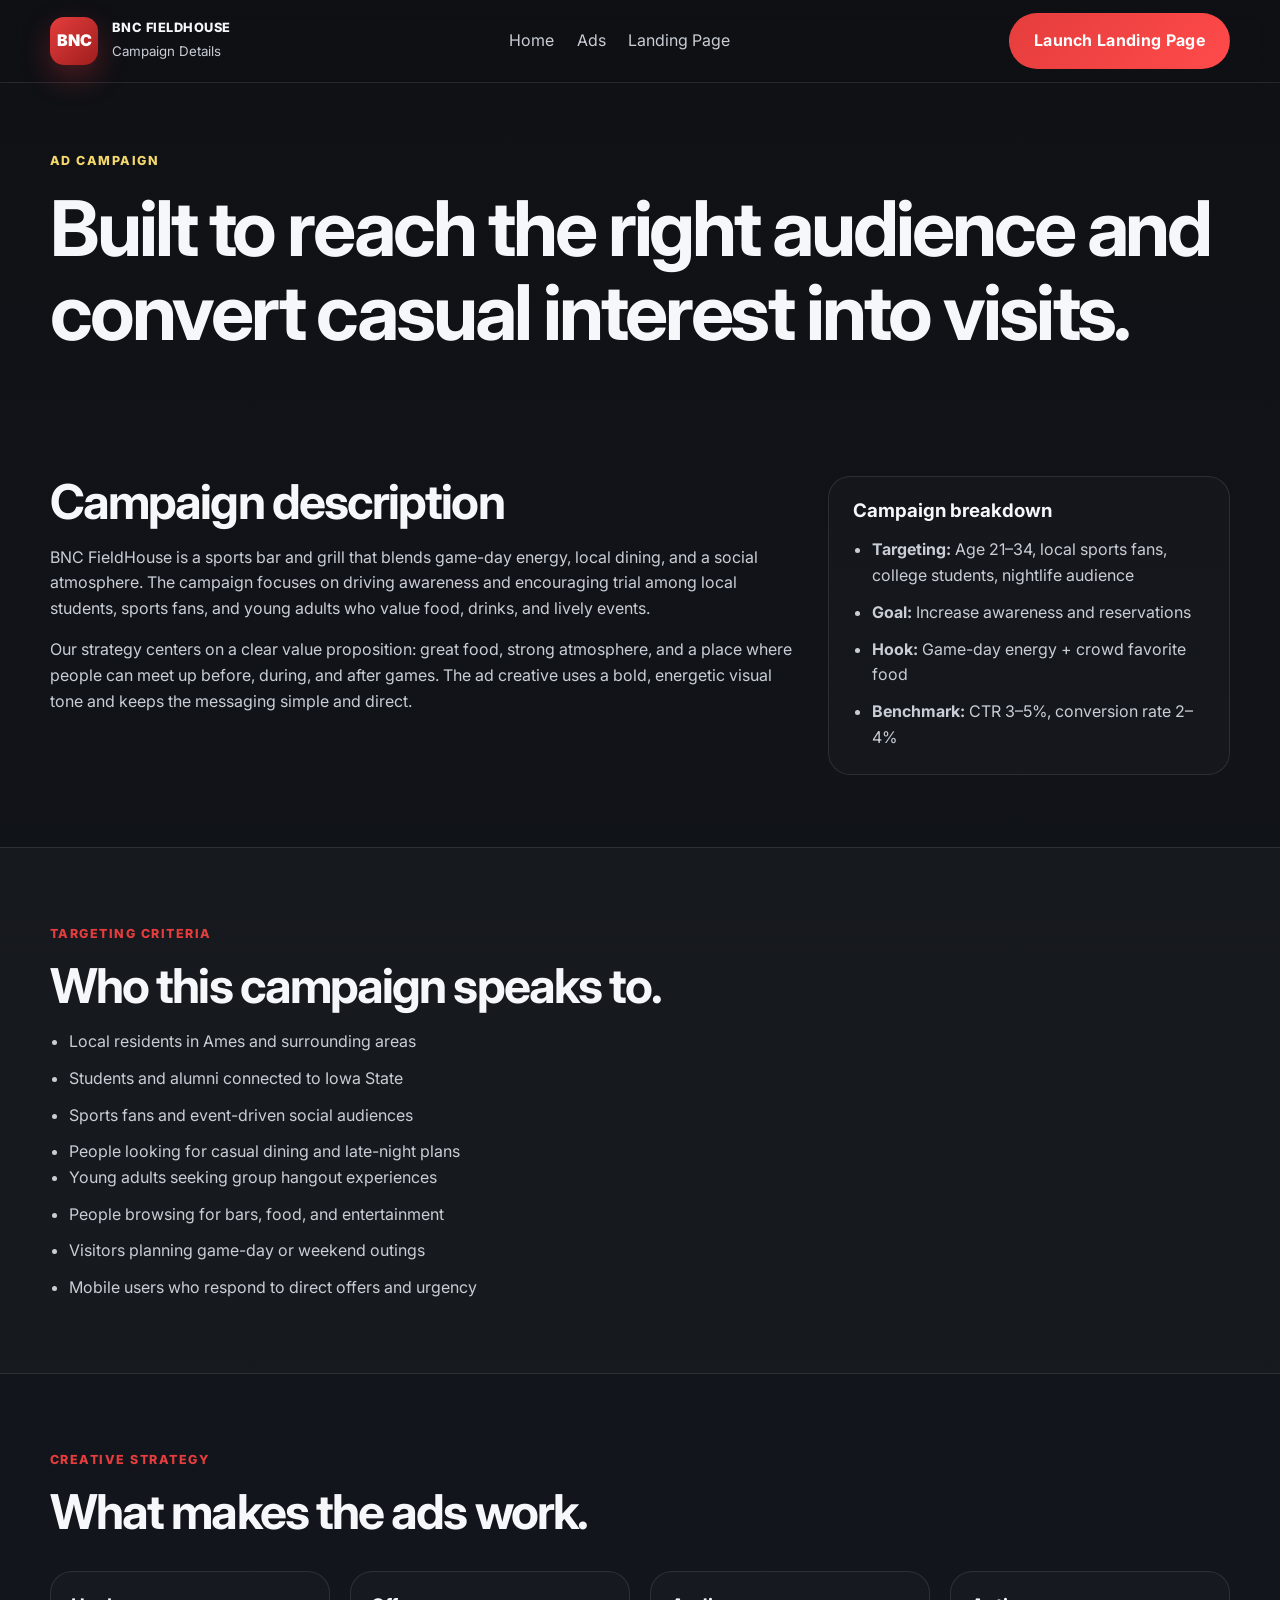
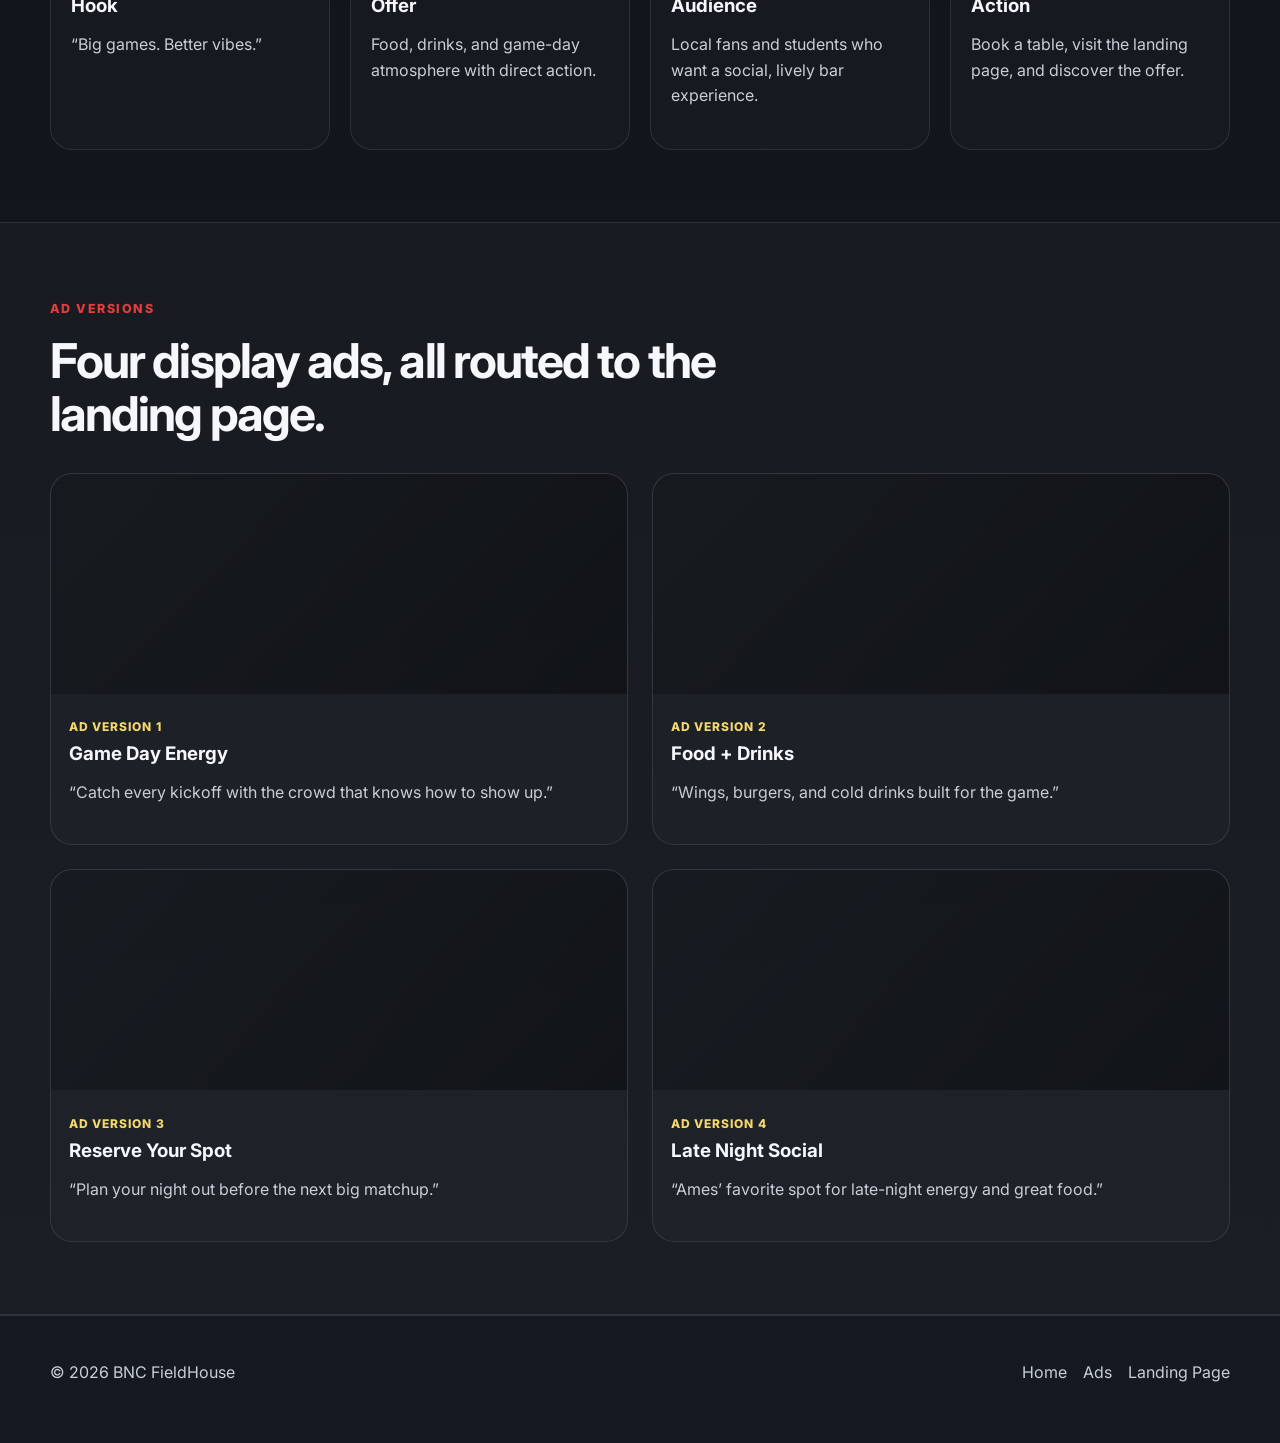
==== ads.html @ 76293121 "Add three-page marketing site with homepage, ad campaign page, and dedicated landing page for BNC Fi" ====
<!DOCTYPE html>
<html lang="en">
  <head>
    <meta charset="UTF-8" />
    <meta name="viewport" content="width=device-width, initial-scale=1.0" />
    <meta
      name="description"
      content="BNC FieldHouse campaign overview, audience targeting, ad variants, and promotional goals."
    />
    <title>BNC FieldHouse | Ad Campaign</title>
    <link rel="preconnect" href="https://fonts.googleapis.com" />
    <link rel="preconnect" href="https://fonts.gstatic.com" crossorigin />
    <link
      href="https://fonts.googleapis.com/css2?family=Inter:wght@400;500;600;700;800;900&display=swap"
      rel="stylesheet"
    />
    <link rel="stylesheet" href="style.css" />
  </head>
  <body>
    <header class="site-header">
      <div class="container nav-wrap">
        <a href="index.html" class="brand" aria-label="BNC FieldHouse home page">
          <span class="brand-mark">BNC</span>
          <span>
            <span class="brand-name">BNC FieldHouse</span>
            <small>Campaign Details</small>
          </span>
        </a>

        <nav class="main-nav" aria-label="Main navigation">
          <a href="index.html">Home</a>
          <a href="ads.html">Ads</a>
          <a href="landing.html">Landing Page</a>
        </nav>

        <a class="btn btn-primary" href="landing.html">Launch Landing Page</a>
      </div>
    </header>

    <main>
      <section class="page-hero">
        <div class="container">
          <p class="eyebrow">Ad Campaign</p>
          <h1>Built to reach the right audience and convert casual interest into visits.</h1>
        </div>
      </section>

      <section class="section">
        <div class="container">
          <div class="campaign-grid">
            <div class="campaign-copy">
              <h2>Campaign description</h2>
              <p>
                BNC FieldHouse is a sports bar and grill that blends game-day energy, local dining, and a social atmosphere.
                The campaign focuses on driving awareness and encouraging trial among local students, sports fans, and young adults who value food, drinks, and lively events.
              </p>
              <p>
                Our strategy centers on a clear value proposition: great food, strong atmosphere, and a place where people can meet up before,
                during, and after games. The ad creative uses a bold, energetic visual tone and keeps the messaging simple and direct.
              </p>
            </div>

            <aside class="info-panel">
              <h3>Campaign breakdown</h3>
              <ul>
                <li><strong>Targeting:</strong> Age 21–34, local sports fans, college students, nightlife audience</li>
                <li><strong>Goal:</strong> Increase awareness and reservations</li>
                <li><strong>Hook:</strong> Game-day energy + crowd favorite food</li>
                <li><strong>Benchmark:</strong> CTR 3–5%, conversion rate 2–4%</li>
              </ul>
            </aside>
          </div>
        </div>
      </section>

      <section class="section alt-section">
        <div class="container">
          <div class="section-heading narrow">
            <p class="eyebrow accent">Targeting Criteria</p>
            <h2>Who this campaign speaks to.</h2>
          </div>

          <div class="two-col-list">
            <div>
              <ul>
                <li>Local residents in Ames and surrounding areas</li>
                <li>Students and alumni connected to Iowa State</li>
                <li>Sports fans and event-driven social audiences</li>
                <li>People looking for casual dining and late-night plans</li>
              </ul>
            </div>
            <div>
              <ul>
                <li>Young adults seeking group hangout experiences</li>
                <li>People browsing for bars, food, and entertainment</li>
                <li>Visitors planning game-day or weekend outings</li>
                <li>Mobile users who respond to direct offers and urgency</li>
              </ul>
            </div>
          </div>
        </div>
      </section>

      <section class="section">
        <div class="container">
          <div class="section-heading narrow">
            <p class="eyebrow accent">Creative Strategy</p>
            <h2>What makes the ads work.</h2>
          </div>

          <div class="strategy-cards">
            <div class="mini-card">
              <h3>Hook</h3>
              <p>“Big games. Better vibes.”</p>
            </div>
            <div class="mini-card">
              <h3>Offer</h3>
              <p>Food, drinks, and game-day atmosphere with direct action.</p>
            </div>
            <div class="mini-card">
              <h3>Audience</h3>
              <p>Local fans and students who want a social, lively bar experience.</p>
            </div>
            <div class="mini-card">
              <h3>Action</h3>
              <p>Book a table, visit the landing page, and discover the offer.</p>
            </div>
          </div>
        </div>
      </section>

      <section class="section alt-section">
        <div class="container">
          <div class="section-heading narrow">
            <p class="eyebrow accent">Ad Versions</p>
            <h2>Four display ads, all routed to the landing page.</h2>
          </div>

          <div class="ad-grid">
            <a class="ad-card" href="landing.html" aria-label="Open landing page for ad version one">
              <div class="ad-preview ad-one"></div>
              <div class="ad-info">
                <span>Ad Version 1</span>
                <h3>Game Day Energy</h3>
                <p>“Catch every kickoff with the crowd that knows how to show up.”</p>
              </div>
            </a>

            <a class="ad-card" href="landing.html" aria-label="Open landing page for ad version two">
              <div class="ad-preview ad-two"></div>
              <div class="ad-info">
                <span>Ad Version 2</span>
                <h3>Food + Drinks</h3>
                <p>“Wings, burgers, and cold drinks built for the game.”</p>
              </div>
            </a>

            <a class="ad-card" href="landing.html" aria-label="Open landing page for ad version three">
              <div class="ad-preview ad-three"></div>
              <div class="ad-info">
                <span>Ad Version 3</span>
                <h3>Reserve Your Spot</h3>
                <p>“Plan your night out before the next big matchup.”</p>
              </div>
            </a>

            <a class="ad-card" href="landing.html" aria-label="Open landing page for ad version four">
              <div class="ad-preview ad-four"></div>
              <div class="ad-info">
                <span>Ad Version 4</span>
                <h3>Late Night Social</h3>
                <p>“Ames’ favorite spot for late-night energy and great food.”</p>
              </div>
            </a>
          </div>
        </div>
      </section>
    </main>

    <footer class="site-footer">
      <div class="container footer-wrap">
        <p>© <span id="year"></span> BNC FieldHouse</p>
        <div class="footer-links">
          <a href="index.html">Home</a>
          <a href="ads.html">Ads</a>
          <a href="landing.html">Landing Page</a>
        </div>
      </div>
    </footer>

    <script src="script.js"></script>
  </body>
</html>
---- style.css ----
:root {
  --bg: #0f1115;
  --bg-soft: #171b22;
  --panel: #1b2028;
  --panel-alt: #12161d;
  --card: rgba(17, 21, 28, 0.8);
  --text: #f5f7fa;
  --muted: #c9ced6;
  --red: #e53d3d;
  --red-strong: #ff4a4a;
  --red-soft: rgba(229, 61, 61, 0.12);
  --gold: #f5d86c;
  --line: rgba(255,255,255,0.1);
  --shadow: 0 24px 60px rgba(0,0,0,0.38);
}

* { box-sizing: border-box; }

html { scroll-behavior: smooth; }

body {
  margin: 0;
  font-family: "Inter", sans-serif;
  background: linear-gradient(180deg, #0f1115 0%, #151a22 100%);
  color: var(--text);
  line-height: 1.6;
}

a { color: inherit; text-decoration: none; }

img { max-width: 100%; display: block; }

.container {
  width: min(1180px, calc(100% - 2rem));
  margin: 0 auto;
}

.site-header {
  position: sticky;
  top: 0;
  z-index: 20;
  background: rgba(15, 17, 21, 0.82);
  backdrop-filter: blur(10px);
  border-bottom: 1px solid var(--line);
}

.nav-wrap {
  display: flex;
  align-items: center;
  justify-content: space-between;
  gap: 1rem;
  min-height: 82px;
}

.brand {
  display: flex;
  align-items: center;
  gap: 0.85rem;
}

.brand-mark {
  display: grid;
  place-items: center;
  width: 48px;
  height: 48px;
  border-radius: 14px;
  font-weight: 900;
  background: linear-gradient(135deg, var(--red), #9f1d1d);
  color: #fff;
  box-shadow: 0 12px 30px rgba(229, 61, 61, 0.3);
}

.brand-name {
  display: block;
  font-weight: 800;
  letter-spacing: 0.04em;
  text-transform: uppercase;
  font-size: 0.8rem;
}

.brand small {
  color: var(--muted);
}

.main-nav {
  display: flex;
  align-items: center;
  gap: 1.4rem;
  flex-wrap: wrap;
}

.main-nav a {
  color: var(--muted);
  transition: color 0.2s ease;
}

.main-nav a:hover,
.main-nav a:focus-visible {
  color: var(--text);
}

.btn {
  display: inline-flex;
  align-items: center;
  justify-content: center;
  border: 1px solid transparent;
  border-radius: 999px;
  padding: 0.9rem 1.5rem;
  font-weight: 700;
  letter-spacing: 0.02em;
  transition: transform 0.2s ease, box-shadow 0.2s ease, border-color 0.2s ease, background 0.2s ease;
  cursor: pointer;
}

.btn:hover,
.btn:focus-visible {
  transform: translateY(-1px);
  box-shadow: 0 16px 32px rgba(229, 61, 61, 0.18);
}

.btn-primary {
  background: linear-gradient(135deg, var(--red), var(--red-strong));
  color: #fff;
}

.btn-secondary {
  background: transparent;
  border-color: rgba(255,255,255,0.22);
  color: var(--text);
}

.btn-secondary:hover,
.btn-secondary:focus-visible {
  border-color: rgba(255,255,255,0.45);
  background: rgba(255,255,255,0.02);
}

.hero {
  position: relative;
  padding: 5rem 0 4rem;
  background:
    radial-gradient(circle at top left, rgba(229, 61, 61, 0.18), transparent 30%),
    linear-gradient(180deg, rgba(15,17,21,0.9), rgba(21,26,34,1));
}

.hero-grid {
  display: grid;
  grid-template-columns: 1.2fr 0.8fr;
  gap: 2rem;
  align-items: center;
}

.eyebrow {
  display: inline-block;
  margin: 0 0 1rem;
  font-size: 0.78rem;
  letter-spacing: 0.12em;
  text-transform: uppercase;
  color: var(--gold);
  font-weight: 800;
}

.eyebrow.accent { color: var(--red); }

h1, h2, h3 {
  margin: 0 0 1rem;
  line-height: 1.1;
}

h1 {
  font-size: clamp(2.5rem, 6vw, 5rem);
  letter-spacing: -0.04em;
}

h1 span {
  color: var(--gold);
}

h2 {
  font-size: clamp(2rem, 4vw, 3rem);
  letter-spacing: -0.04em;
}

.lead {
  font-size: 1.08rem;
  color: var(--muted);
  max-width: 60ch;
}

.hero-actions {
  display: flex;
  flex-wrap: wrap;
  gap: 1rem;
  margin: 2rem 0 1.5rem;
}

.hero-stats {
  list-style: none;
  margin: 0;
  padding: 0;
  display: flex;
  flex-wrap: wrap;
  gap: 2rem;
}

.hero-stats li {
  display: grid;
  gap: 0.2rem;
  min-width: 110px;
}

.hero-stats strong {
  font-size: 1.6rem;
  color: var(--text);
}

.hero-stats span {
  color: var(--muted);
}

.hero-visual {
  position: relative;
  min-height: 420px;
  border-radius: 28px;
  background: linear-gradient(160deg, rgba(229,61,61,0.9), rgba(27,32,40,0.88)),
              url("https://images.unsplash.com/photo-1517248135467-4c7edcad34c4?auto=format&fit=crop&w=1200&q=80") center/cover;
  box-shadow: var(--shadow);
  overflow: hidden;
}

.home-visual {
  background: linear-gradient(160deg, rgba(229,61,61,0.88), rgba(27,32,40,0.86)),
              url("https://images.unsplash.com/photo-1559339352-11d035aa65de?auto=format&fit=crop&w=1200&q=80") center/cover;
}

.landing-visual {
  background: linear-gradient(160deg, rgba(229,61,61,0.85), rgba(27,32,40,0.82)),
              url("https://images.unsplash.com/photo-1528605248644-14dd04022da1?auto=format&fit=crop&w=1200&q=80") center/cover;
}

.glass-card,
.floating-card {
  background: rgba(16, 19, 24, 0.76);
  border: 1px solid rgba(255,255,255,0.12);
  backdrop-filter: blur(10px);
  border-radius: 22px;
}

.feature-card {
  position: absolute;
  left: 1.25rem;
  right: 1.25rem;
  bottom: 1.25rem;
  padding: 1.2rem 1rem;
}

.tag {
  display: inline-flex;
  margin-bottom: 0.5rem;
  padding: 0.35rem 0.75rem;
  border-radius: 999px;
  background: rgba(245, 216, 108, 0.16);
  color: var(--gold);
  font-size: 0.72rem;
  font-weight: 800;
  letter-spacing: 0.08em;
  text-transform: uppercase;
}

.section {
  padding: 4.5rem 0;
}

.alt-section {
  background: rgba(255,255,255,0.02);
  border-top: 1px solid var(--line);
  border-bottom: 1px solid var(--line);
}

.narrow {
  max-width: 700px;
}

.cards-grid {
  display: grid;
  grid-template-columns: repeat(4, minmax(0, 1fr));
  gap: 1.25rem;
  margin-top: 2rem;
}

.info-card,
.menu-card,
.visit-card,
.mini-card,
.info-panel,
.ad-card {
  background: rgba(255,255,255,0.02);
  border: 1px solid var(--line);
  border-radius: 22px;
  overflow: hidden;
}

.info-card {
  padding: 1.5rem;
}

.icon {
  display: grid;
  place-items: center;
  width: 58px;
  height: 58px;
  border-radius: 16px;
  background: var(--red-soft);
  font-size: 2rem;
  margin-bottom: 1rem;
}

.two-col {
  display: grid;
  grid-template-columns: 1fr 1fr;
  gap: 2rem;
  align-items: start;
}

.checklist-panel {
  background: rgba(255,255,255,0.02);
  border: 1px solid var(--line);
  border-radius: 22px;
  padding: 1.8rem;
}

.checklist-panel ul,
.two-col-list ul,
.info-panel ul {
  margin: 0;
  padding-left: 1.2rem;
  display: grid;
  gap: 0.7rem;
  color: var(--muted);
}

.three-up {
  display: grid;
  grid-template-columns: repeat(3, minmax(0, 1fr));
  gap: 1.25rem;
  margin-top: 2rem;
}

.stat-box {
  padding: 1.6rem 1.4rem;
  border-radius: 22px;
  background: linear-gradient(180deg, rgba(229,61,61,0.12), rgba(255,255,255,0.02));
  border: 1px solid rgba(255,255,255,0.08);
}

.stat-box strong {
  display: block;
  font-size: clamp(1.7rem, 3vw, 2.7rem);
  letter-spacing: -0.04em;
}

.quote-box {
  padding: 2rem;
  border-radius: 24px;
  border: 1px solid var(--line);
  background: rgba(255,255,255,0.015);
  font-size: 1.1rem;
  color: var(--muted);
}

.page-hero {
  padding: 4rem 0 2rem;
}

.campaign-grid {
  display: grid;
  grid-template-columns: 1.3fr 0.7fr;
  gap: 2rem;
  align-items: start;
}

.campaign-copy p,
.info-panel li,
.two-col-list li,
.mini-card p,
.ad-info p,
.info-card p,
.contact-list p,
.visit-card p {
  color: var(--muted);
}

.info-panel {
  padding: 1.5rem;
}

.strategy-cards {
  display: grid;
  grid-template-columns: repeat(4, minmax(0, 1fr));
  gap: 1.25rem;
  margin-top: 2rem;
}

.mini-card {
  padding: 1.5rem 1.25rem;
}

.ad-grid {
  display: grid;
  grid-template-columns: repeat(2, minmax(0, 1fr));
  gap: 1.5rem;
  margin-top: 2rem;
}

.ad-card {
  display: block;
  transition: transform 0.2s ease, border-color 0.2s ease;
}

.ad-card:hover,
.ad-card:focus-visible {
  transform: translateY(-2px);
  border-color: rgba(229,61,61,0.4);
}

.ad-preview {
  min-height: 220px;
  background-size: cover;
  background-position: center;
}

.ad-one {
  background: linear-gradient(135deg, rgba(0,0,0,0.2), rgba(0,0,0,0.4)), url("https://images.unsplash.com/photo-1544025162-d76694265947?auto=format&fit=crop&w=1200&q=80") center/cover;
}

.ad-two {
  background: linear-gradient(135deg, rgba(0,0,0,0.2), rgba(0,0,0,0.4)), url("https://images.unsplash.com/photo-1550547660-d9450f859349?auto=format&fit=crop&w=1200&q=80") center/cover;
}

.ad-three {
  background: linear-gradient(135deg, rgba(0,0,0,0.2), rgba(0,0,0,0.4)), url("https://images.unsplash.com/photo-1514933651103-005eec06c04b?auto=format&fit=crop&w=1200&q=80") center/cover;
}

.ad-four {
  background: linear-gradient(135deg, rgba(0,0,0,0.2), rgba(0,0,0,0.4)), url("https://images.unsplash.com/photo-1528605248644-14dd04022da1?auto=format&fit=crop&w=1200&q=80") center/cover;
}

.ad-info {
  padding: 1.2rem 1.1rem 1.4rem;
}

.ad-info span {
  display: inline-block;
  margin-bottom: 0.5rem;
  color: var(--gold);
  font-size: 0.75rem;
  font-weight: 800;
  letter-spacing: 0.08em;
  text-transform: uppercase;
}

.menu-grid {
  display: grid;
  grid-template-columns: repeat(3, minmax(0, 1fr));
  gap: 1.4rem;
}

.menu-card {
  background: rgba(255,255,255,0.015);
}

.menu-visual {
  min-height: 210px;
  background-size: cover;
  background-position: center;
}

.menu-visual.burgers {
  background-image: linear-gradient(180deg, rgba(0,0,0,0.12), rgba(0,0,0,0.4)), url("https://images.unsplash.com/photo-1568901346375-23c9450c58cd?auto=format&fit=crop&w=1200&q=80");
}

.menu-visual.wings {
  background-image: linear-gradient(180deg, rgba(0,0,0,0.12), rgba(0,0,0,0.4)), url("https://images.unsplash.com/photo-1527477396000-e27163b481c2?auto=format&fit=crop&w=1200&q=80");
}

.menu-visual.melt {
  background-image: linear-gradient(180deg, rgba(0,0,0,0.12), rgba(0,0,0,0.4)), url("https://images.unsplash.com/photo-1559847844-5315695dadae?auto=format&fit=crop&w=1200&q=80");
}

.menu-body {
  padding: 1.2rem 1.2rem 1.45rem;
}

.pill {
  display: inline-flex;
  margin-bottom: 0.9rem;
  padding: 0.35rem 0.65rem;
  border-radius: 999px;
  background: rgba(229,61,61,0.12);
  color: #ffadad;
  font-size: 0.68rem;
  font-weight: 800;
  letter-spacing: 0.06em;
  text-transform: uppercase;
}

.menu-body strong {
  display: inline-block;
  margin-top: 0.8rem;
  color: var(--gold);
}

.visit-grid {
  display: grid;
  grid-template-columns: 1fr 1fr;
  gap: 1.4rem;
}

.visit-card {
  padding: 2rem;
}

.contact-list {
  margin-top: 1.5rem;
  display: grid;
  gap: 0.8rem;
}

.reservation-form,
.contact-form {
  display: grid;
  gap: 1rem;
}

label {
  display: grid;
  gap: 0.45rem;
  font-weight: 600;
}

input,
textarea {
  width: 100%;
  border: 1px solid rgba(255,255,255,0.12);
  border-radius: 12px;
  padding: 0.9rem 1rem;
  background: rgba(255,255,255,0.02);
  color: var(--text);
  font: inherit;
}

input::placeholder,
textarea::placeholder {
  color: rgba(201,206,214,0.7);
}

input:focus,
textarea:focus {
  outline: 2px solid rgba(229,61,61,0.6);
  border-color: transparent;
}

textarea {
  min-height: 130px;
  resize: vertical;
}

.full-width {
  width: 100%;
}

.site-footer {
  padding: 1.7rem 0 2.6rem;
  border-top: 1px solid var(--line);
}

.footer-wrap {
  display: flex;
  align-items: center;
  justify-content: space-between;
  gap: 1rem;
  color: var(--muted);
}

.footer-links {
  display: flex;
  flex-wrap: wrap;
  gap: 1rem;
}

@media (max-width: 900px) {
  .hero-grid,
  .two-col,
  .campaign-grid,
  .cards-grid,
  .three-up,
  .menu-grid,
  .strategy-cards,
  .ad-grid,
  .visit-grid {
    grid-template-columns: 1fr;
  }

  .nav-wrap,
  .footer-wrap {
    flex-direction: column;
    align-items: flex-start;
  }

  .main-nav {
    gap: 0.85rem;
  }
}

@media (max-width: 560px) {
  .hero {
    padding-top: 4rem;
  }

  .hero-actions,
  .hero-stats {
    flex-direction: column;
    align-items: stretch;
  }

  .btn {
    width: 100%;
  }

  .site-header {
    position: static;
  }
}
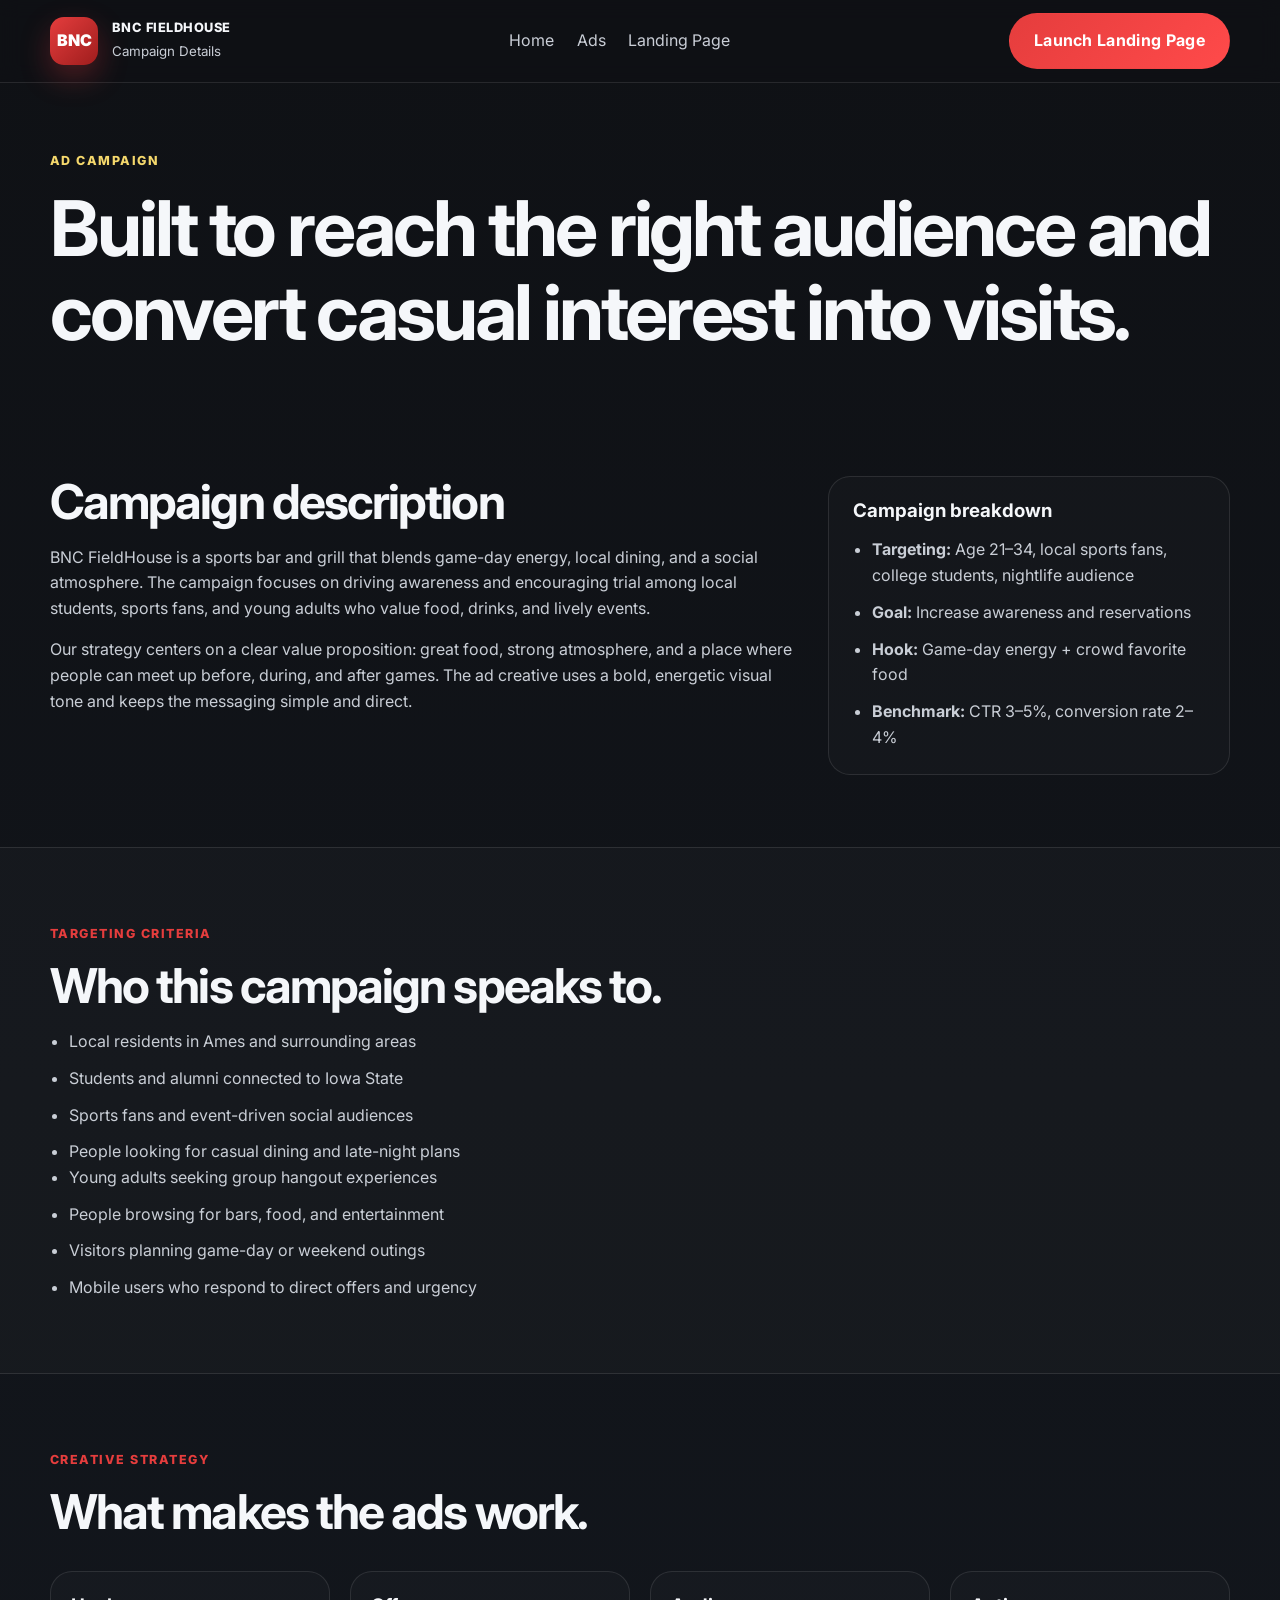
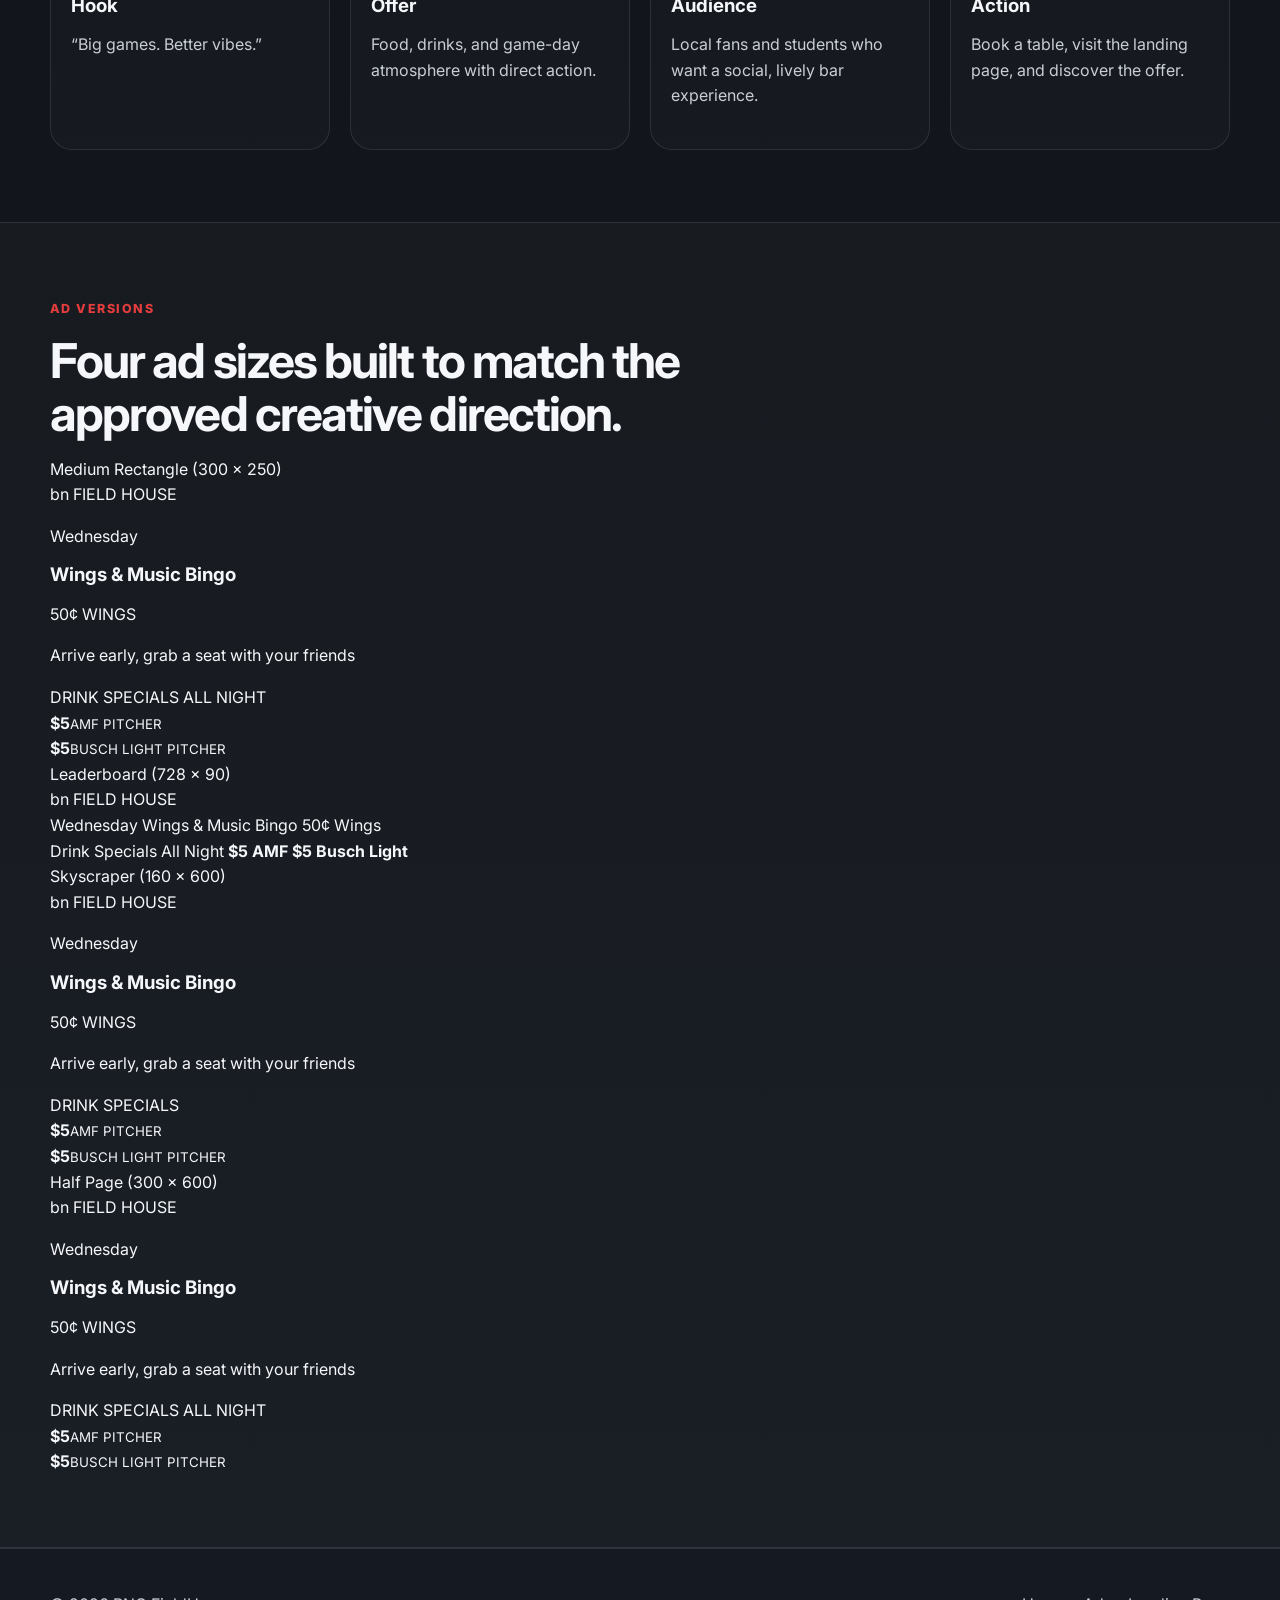
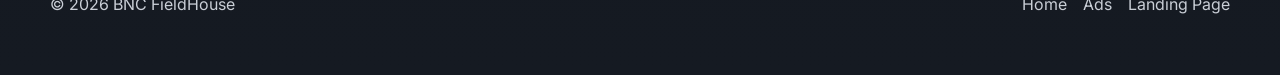
==== commit 345e7c01: "Add the provided banner sizes and branded ad mockups to the ad campaign page." ====
--- a/ads.html
+++ b/ads.html
@@ -133,45 +133,115 @@
         <div class="container">
           <div class="section-heading narrow">
             <p class="eyebrow accent">Ad Versions</p>
-            <h2>Four display ads, all routed to the landing page.</h2>
-          </div>
-
-          <div class="ad-grid">
-            <a class="ad-card" href="landing.html" aria-label="Open landing page for ad version one">
-              <div class="ad-preview ad-one"></div>
-              <div class="ad-info">
-                <span>Ad Version 1</span>
-                <h3>Game Day Energy</h3>
-                <p>“Catch every kickoff with the crowd that knows how to show up.”</p>
-              </div>
-            </a>
-
-            <a class="ad-card" href="landing.html" aria-label="Open landing page for ad version two">
-              <div class="ad-preview ad-two"></div>
-              <div class="ad-info">
-                <span>Ad Version 2</span>
-                <h3>Food + Drinks</h3>
-                <p>“Wings, burgers, and cold drinks built for the game.”</p>
-              </div>
-            </a>
-
-            <a class="ad-card" href="landing.html" aria-label="Open landing page for ad version three">
-              <div class="ad-preview ad-three"></div>
-              <div class="ad-info">
-                <span>Ad Version 3</span>
-                <h3>Reserve Your Spot</h3>
-                <p>“Plan your night out before the next big matchup.”</p>
-              </div>
-            </a>
-
-            <a class="ad-card" href="landing.html" aria-label="Open landing page for ad version four">
-              <div class="ad-preview ad-four"></div>
-              <div class="ad-info">
-                <span>Ad Version 4</span>
-                <h3>Late Night Social</h3>
-                <p>“Ames’ favorite spot for late-night energy and great food.”</p>
-              </div>
-            </a>
+            <h2>Four ad sizes built to match the approved creative direction.</h2>
+          </div>
+
+          <div class="banner-gallery">
+            <article class="banner-tile">
+              <div class="size-label">Medium Rectangle (300 × 250)</div>
+              <div class="banner-shell">
+                <div class="banner banner-medium" aria-label="Medium rectangle ad mockup">
+                  <div class="banner-brand">
+                    <span class="banner-logo">bn</span>
+                    <span class="banner-brand-name">FIELD HOUSE</span>
+                  </div>
+
+                  <div class="banner-copy">
+                    <p class="banner-kicker">Wednesday</p>
+                    <h3>Wings &amp; Music Bingo</h3>
+                    <div class="banner-price">50¢ WINGS</div>
+                    <p class="banner-sub">Arrive early, grab a seat with your friends</p>
+                  </div>
+
+                  <div class="banner-offers">
+                    <span>DRINK SPECIALS ALL NIGHT</span>
+                    <div class="offer-row">
+                      <div><strong>$5</strong><small>AMF PITCHER</small></div>
+                      <div><strong>$5</strong><small>BUSCH LIGHT PITCHER</small></div>
+                    </div>
+                  </div>
+                </div>
+              </div>
+            </article>
+
+            <article class="banner-tile">
+              <div class="size-label">Leaderboard (728 × 90)</div>
+              <div class="banner-shell">
+                <div class="banner banner-leaderboard" aria-label="Leaderboard ad mockup">
+                  <div class="banner-brand compact">
+                    <span class="banner-logo">bn</span>
+                    <span class="banner-brand-name">FIELD HOUSE</span>
+                  </div>
+
+                  <div class="leader-message">
+                    <span class="banner-kicker">Wednesday</span>
+                    <span class="banner-inline-title">Wings &amp; Music Bingo</span>
+                    <span class="banner-inline-price">50¢ Wings</span>
+                  </div>
+
+                  <div class="leader-offers">
+                    <span>Drink Specials All Night</span>
+                    <strong>$5 AMF</strong>
+                    <strong>$5 Busch Light</strong>
+                  </div>
+                </div>
+              </div>
+            </article>
+
+            <article class="banner-tile">
+              <div class="size-label">Skyscraper (160 × 600)</div>
+              <div class="banner-shell">
+                <div class="banner banner-skyscraper" aria-label="Skyscraper ad mockup">
+                  <div class="banner-brand compact">
+                    <span class="banner-logo">bn</span>
+                    <span class="banner-brand-name">FIELD HOUSE</span>
+                  </div>
+
+                  <div class="banner-copy vertical">
+                    <p class="banner-kicker">Wednesday</p>
+                    <h3>Wings &amp; Music Bingo</h3>
+                    <div class="banner-price">50¢ WINGS</div>
+                  </div>
+
+                  <p class="banner-sub small-text">Arrive early, grab a seat with your friends</p>
+
+                  <div class="banner-offers compact-offers">
+                    <span>DRINK SPECIALS</span>
+                    <div class="offer-row stacked">
+                      <div><strong>$5</strong><small>AMF PITCHER</small></div>
+                      <div><strong>$5</strong><small>BUSCH LIGHT PITCHER</small></div>
+                    </div>
+                  </div>
+                </div>
+              </div>
+            </article>
+
+            <article class="banner-tile">
+              <div class="size-label">Half Page (300 × 600)</div>
+              <div class="banner-shell">
+                <div class="banner banner-halfpage" aria-label="Half page ad mockup">
+                  <div class="banner-brand compact">
+                    <span class="banner-logo">bn</span>
+                    <span class="banner-brand-name">FIELD HOUSE</span>
+                  </div>
+
+                  <div class="banner-copy vertical">
+                    <p class="banner-kicker">Wednesday</p>
+                    <h3>Wings &amp; Music Bingo</h3>
+                    <div class="banner-price">50¢ WINGS</div>
+                    <p class="banner-sub">Arrive early, grab a seat with your friends</p>
+                  </div>
+
+                  <div class="banner-offers compact-offers big-offers">
+                    <span>DRINK SPECIALS ALL NIGHT</span>
+                    <div class="offer-row stacked big">
+                      <div><strong>$5</strong><small>AMF PITCHER</small></div>
+                      <div><strong>$5</strong><small>BUSCH LIGHT PITCHER</small></div>
+                    </div>
+                  </div>
+                </div>
+              </div>
+            </article>
           </div>
         </div>
       </section>
@@ -191,4 +261,3 @@
     <script src="script.js"></script>
   </body>
 </html>
-
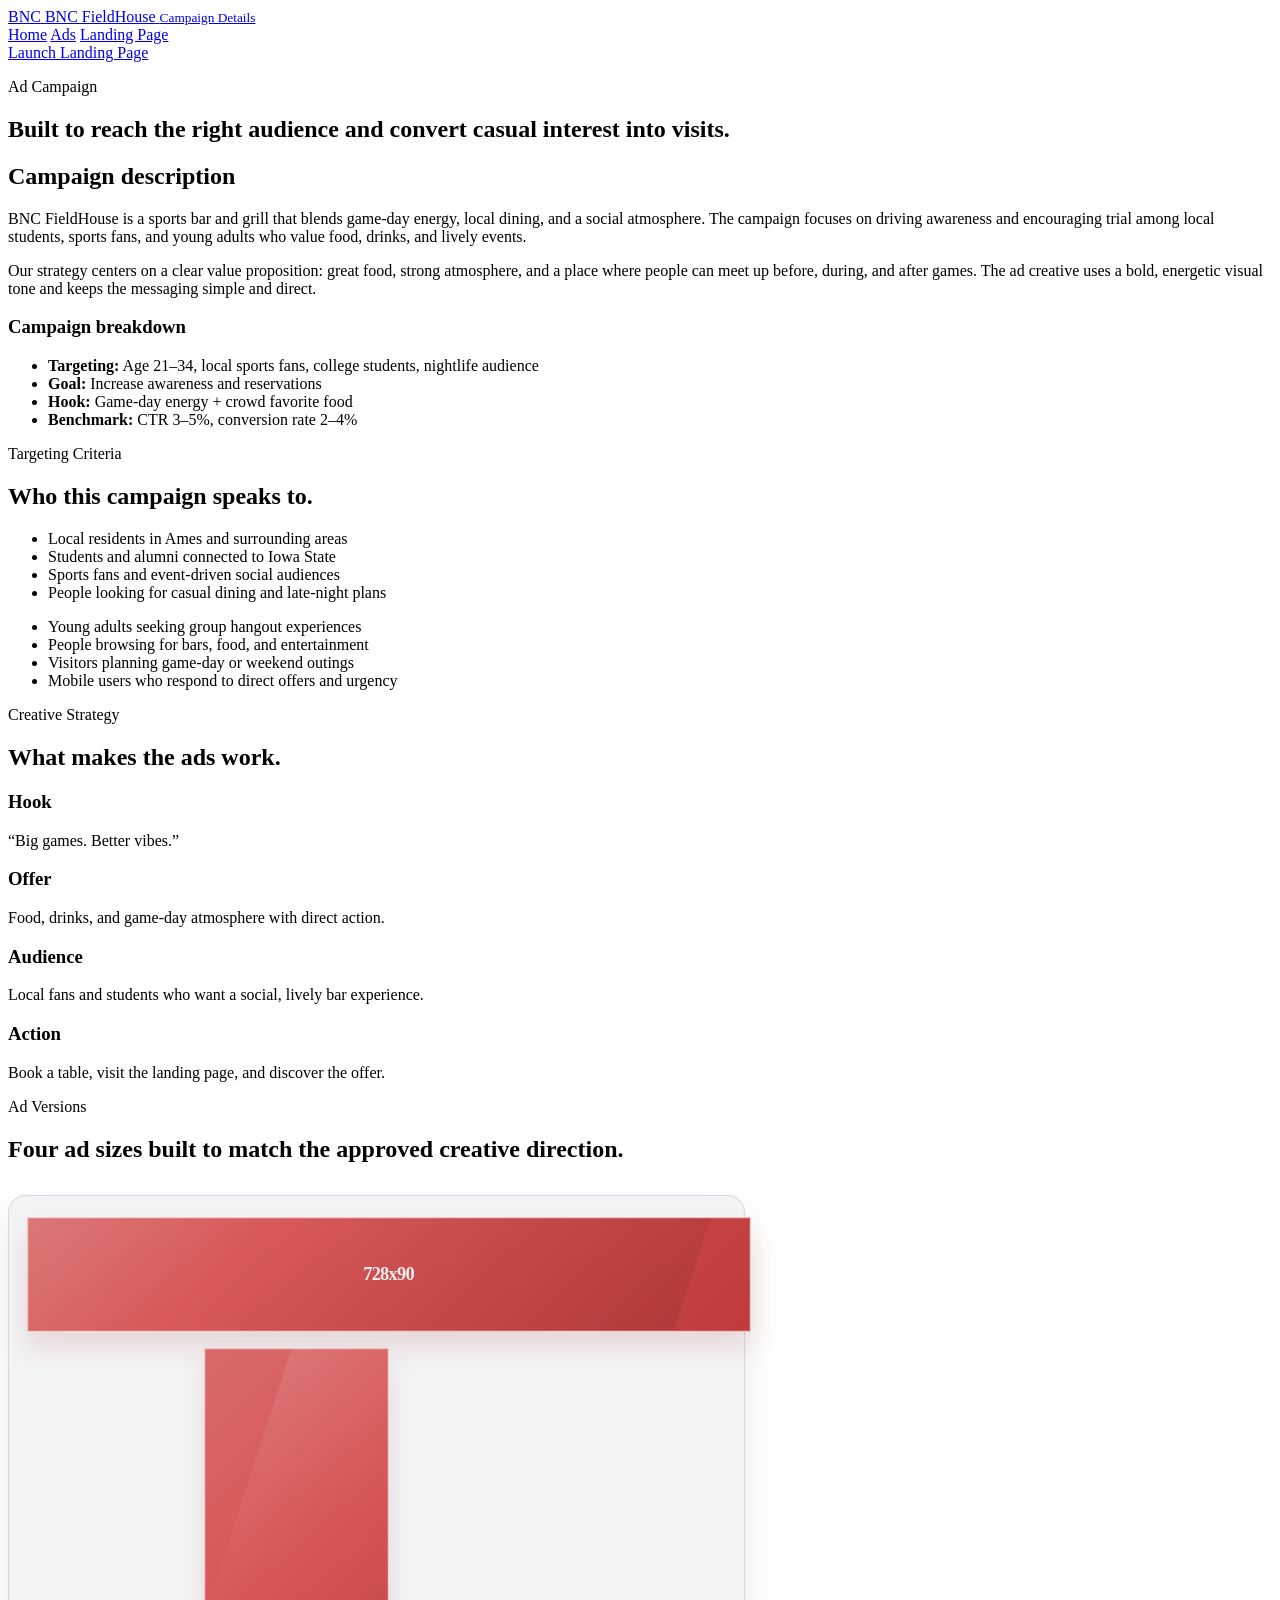
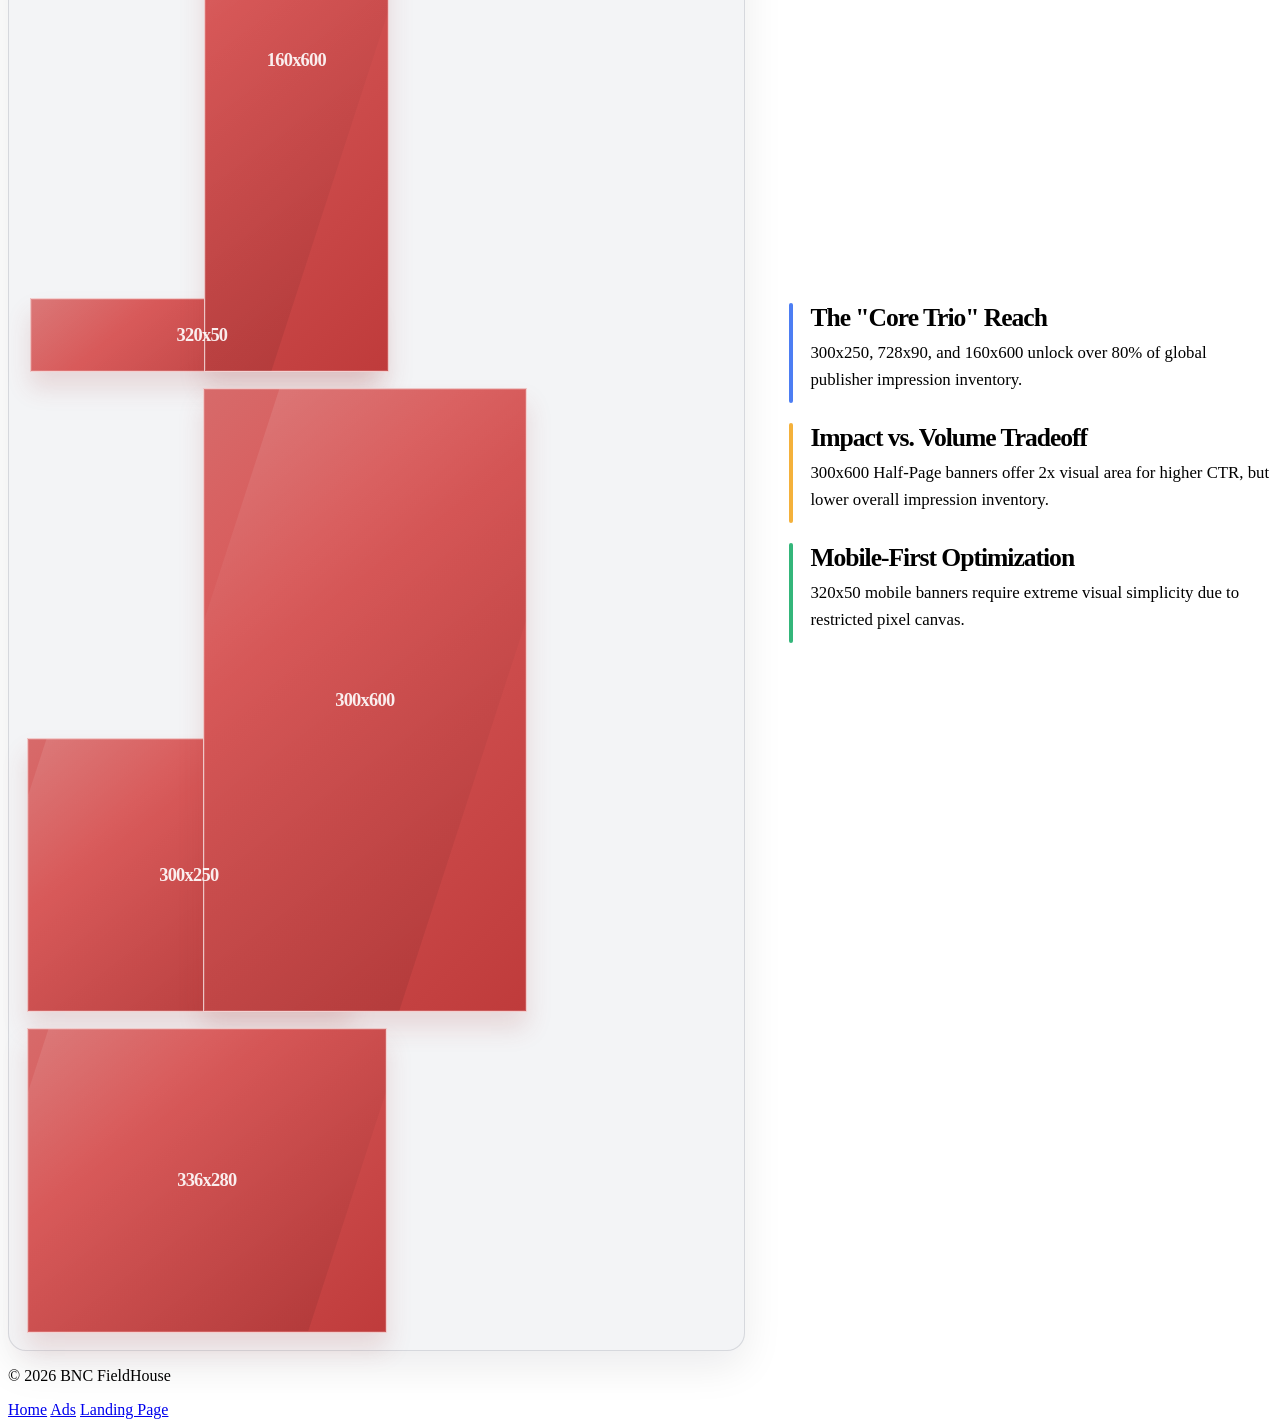
==== commit 34af3ea2: "Update the campaign ad layout to follow the provided creative mockup and strategy summary." ====
--- a/ads.html
+++ b/ads.html
@@ -136,112 +136,43 @@
             <h2>Four ad sizes built to match the approved creative direction.</h2>
           </div>
 
-          <div class="banner-gallery">
-            <article class="banner-tile">
-              <div class="size-label">Medium Rectangle (300 × 250)</div>
-              <div class="banner-shell">
-                <div class="banner banner-medium" aria-label="Medium rectangle ad mockup">
-                  <div class="banner-brand">
-                    <span class="banner-logo">bn</span>
-                    <span class="banner-brand-name">FIELD HOUSE</span>
-                  </div>
+          <div class="creative-layout">
+            <div class="creative-visual" aria-label="Digital ad size visual layout">
+              <div class="creative-grid">
+                <div class="creative-panel leaderboard"><span>728x90</span></div>
+                <div class="creative-panel banner"><span>320x50</span></div>
+                <div class="creative-panel skyscraper"><span>160x600</span></div>
+                <div class="creative-panel medium"><span>300x250</span></div>
+                <div class="creative-panel tall"><span>300x600</span></div>
+                <div class="creative-panel rectangle"><span>336x280</span></div>
+              </div>
+            </div>
 
-                  <div class="banner-copy">
-                    <p class="banner-kicker">Wednesday</p>
-                    <h3>Wings &amp; Music Bingo</h3>
-                    <div class="banner-price">50¢ WINGS</div>
-                    <p class="banner-sub">Arrive early, grab a seat with your friends</p>
-                  </div>
-
-                  <div class="banner-offers">
-                    <span>DRINK SPECIALS ALL NIGHT</span>
-                    <div class="offer-row">
-                      <div><strong>$5</strong><small>AMF PITCHER</small></div>
-                      <div><strong>$5</strong><small>BUSCH LIGHT PITCHER</small></div>
-                    </div>
-                  </div>
+            <div class="creative-points" aria-label="creative strategy highlights">
+              <div class="creative-point">
+                <span class="creative-point__indicator"></span>
+                <div class="creative-point__copy">
+                  <h3>The "Core Trio" Reach</h3>
+                  <p>300x250, 728x90, and 160x600 unlock over 80% of global publisher impression inventory.</p>
                 </div>
               </div>
-            </article>
 
-            <article class="banner-tile">
-              <div class="size-label">Leaderboard (728 × 90)</div>
-              <div class="banner-shell">
-                <div class="banner banner-leaderboard" aria-label="Leaderboard ad mockup">
-                  <div class="banner-brand compact">
-                    <span class="banner-logo">bn</span>
-                    <span class="banner-brand-name">FIELD HOUSE</span>
-                  </div>
-
-                  <div class="leader-message">
-                    <span class="banner-kicker">Wednesday</span>
-                    <span class="banner-inline-title">Wings &amp; Music Bingo</span>
-                    <span class="banner-inline-price">50¢ Wings</span>
-                  </div>
-
-                  <div class="leader-offers">
-                    <span>Drink Specials All Night</span>
-                    <strong>$5 AMF</strong>
-                    <strong>$5 Busch Light</strong>
-                  </div>
+              <div class="creative-point">
+                <span class="creative-point__indicator creative-point__indicator--orange"></span>
+                <div class="creative-point__copy">
+                  <h3>Impact vs. Volume Tradeoff</h3>
+                  <p>300x600 Half-Page banners offer 2x visual area for higher CTR, but lower overall impression inventory.</p>
                 </div>
               </div>
-            </article>
 
-            <article class="banner-tile">
-              <div class="size-label">Skyscraper (160 × 600)</div>
-              <div class="banner-shell">
-                <div class="banner banner-skyscraper" aria-label="Skyscraper ad mockup">
-                  <div class="banner-brand compact">
-                    <span class="banner-logo">bn</span>
-                    <span class="banner-brand-name">FIELD HOUSE</span>
-                  </div>
-
-                  <div class="banner-copy vertical">
-                    <p class="banner-kicker">Wednesday</p>
-                    <h3>Wings &amp; Music Bingo</h3>
-                    <div class="banner-price">50¢ WINGS</div>
-                  </div>
-
-                  <p class="banner-sub small-text">Arrive early, grab a seat with your friends</p>
-
-                  <div class="banner-offers compact-offers">
-                    <span>DRINK SPECIALS</span>
-                    <div class="offer-row stacked">
-                      <div><strong>$5</strong><small>AMF PITCHER</small></div>
-                      <div><strong>$5</strong><small>BUSCH LIGHT PITCHER</small></div>
-                    </div>
-                  </div>
+              <div class="creative-point">
+                <span class="creative-point__indicator creative-point__indicator--green"></span>
+                <div class="creative-point__copy">
+                  <h3>Mobile-First Optimization</h3>
+                  <p>320x50 mobile banners require extreme visual simplicity due to restricted pixel canvas.</p>
                 </div>
               </div>
-            </article>
-
-            <article class="banner-tile">
-              <div class="size-label">Half Page (300 × 600)</div>
-              <div class="banner-shell">
-                <div class="banner banner-halfpage" aria-label="Half page ad mockup">
-                  <div class="banner-brand compact">
-                    <span class="banner-logo">bn</span>
-                    <span class="banner-brand-name">FIELD HOUSE</span>
-                  </div>
-
-                  <div class="banner-copy vertical">
-                    <p class="banner-kicker">Wednesday</p>
-                    <h3>Wings &amp; Music Bingo</h3>
-                    <div class="banner-price">50¢ WINGS</div>
-                    <p class="banner-sub">Arrive early, grab a seat with your friends</p>
-                  </div>
-
-                  <div class="banner-offers compact-offers big-offers">
-                    <span>DRINK SPECIALS ALL NIGHT</span>
-                    <div class="offer-row stacked big">
-                      <div><strong>$5</strong><small>AMF PITCHER</small></div>
-                      <div><strong>$5</strong><small>BUSCH LIGHT PITCHER</small></div>
-                    </div>
-                  </div>
-                </div>
-              </div>
-            </article>
+            </div>
           </div>
         </div>
       </section>
--- a/style.css
+++ b/style.css
@@ -1,603 +1,195 @@
-:root {
-  --bg: #0f1115;
-  --bg-soft: #171b22;
-  --panel: #1b2028;
-  --panel-alt: #12161d;
-  --card: rgba(17, 21, 28, 0.8);
-  --text: #f5f7fa;
-  --muted: #c9ced6;
-  --red: #e53d3d;
-  --red-strong: #ff4a4a;
-  --red-soft: rgba(229, 61, 61, 0.12);
-  --gold: #f5d86c;
-  --line: rgba(255,255,255,0.1);
-  --shadow: 0 24px 60px rgba(0,0,0,0.38);
-}
-
-* { box-sizing: border-box; }
-
-html { scroll-behavior: smooth; }
-
-body {
-  margin: 0;
-  font-family: "Inter", sans-serif;
-  background: linear-gradient(180deg, #0f1115 0%, #151a22 100%);
-  color: var(--text);
-  line-height: 1.6;
-}
-
-a { color: inherit; text-decoration: none; }
-
-img { max-width: 100%; display: block; }
-
-.container {
-  width: min(1180px, calc(100% - 2rem));
-  margin: 0 auto;
-}
-
-.site-header {
-  position: sticky;
-  top: 0;
-  z-index: 20;
-  background: rgba(15, 17, 21, 0.82);
-  backdrop-filter: blur(10px);
-  border-bottom: 1px solid var(--line);
-}
-
-.nav-wrap {
+.creative-layout {
+  display: grid;
+  grid-template-columns: minmax(0, 1.2fr) minmax(0, 0.8fr);
+  gap: 2.25rem;
+  align-items: center;
+  margin-top: 2rem;
+}
+
+.creative-visual {
+  background: #f3f4f6;
+  border: 1px solid rgba(83, 91, 108, 0.18);
+  border-radius: 18px;
+  padding: 1.35rem 1.1rem 1.1rem;
+  min-height: 610px;
+  box-shadow: 0 16px 40px rgba(15, 17, 21, 0.08);
+}
+
+.creative-grid {
+  display: grid;
+  grid-template-columns: 160px minmax(0, 1fr);
+  grid-template-rows: auto auto auto;
+  gap: 1rem 1rem;
+  align-items: end;
+  min-height: 560px;
+}
+
+.creative-panel {
+  position: relative;
   display: flex;
   align-items: center;
-  justify-content: space-between;
-  gap: 1rem;
-  min-height: 82px;
-}
-
-.brand {
-  display: flex;
-  align-items: center;
-  gap: 0.85rem;
-}
-
-.brand-mark {
-  display: grid;
-  place-items: center;
-  width: 48px;
-  height: 48px;
-  border-radius: 14px;
-  font-weight: 900;
-  background: linear-gradient(135deg, var(--red), #9f1d1d);
-  color: #fff;
-  box-shadow: 0 12px 30px rgba(229, 61, 61, 0.3);
-}
-
-.brand-name {
+  justify-content: center;
+  padding: 0.7rem;
+  color: rgba(255, 255, 255, 0.9);
+  background: linear-gradient(135deg, #d76a6a 0%, #d85a5a 28%, #bf3b3b 100%);
+  border: 1px solid rgba(255, 255, 255, 0.7);
+  box-shadow: inset 0 0 0 1px rgba(255, 255, 255, 0.15), 0 16px 24px rgba(158, 52, 52, 0.15);
+  overflow: hidden;
+  line-height: 1;
+}
+
+.creative-panel::before {
+  content: "";
+  position: absolute;
+  inset: 0;
+  background: linear-gradient(135deg, rgba(255,255,255,0.10), transparent 36%, rgba(0,0,0,0.08));
+  transform: skewX(-18deg) translateX(-8%);
+}
+
+.creative-panel span {
+  position: relative;
+  z-index: 1;
+  font-size: clamp(1.15rem, 1.4vw, 1.8rem);
+  font-weight: 800;
+  letter-spacing: -0.04em;
+}
+
+.leaderboard {
+  grid-column: 1 / -1;
+  width: min(100%, 728px);
+  height: 90px;
+  margin: 0 auto;
+}
+
+.banner {
+  width: 320px;
+  height: 50px;
+  justify-self: start;
+  margin-left: 0.2rem;
+}
+
+.skyscraper {
+  width: 160px;
+  height: 600px;
+  align-self: end;
+  margin-left: 0.1rem;
+}
+
+.medium {
+  width: 300px;
+  height: 250px;
+  justify-self: start;
+  margin-top: auto;
+}
+
+.tall {
+  width: 300px;
+  height: 600px;
+  justify-self: start;
+  margin-top: auto;
+}
+
+.rectangle {
+  width: 336px;
+  height: 280px;
+  justify-self: start;
+  margin-top: auto;
+}
+
+.creative-points {
+  display: grid;
+  gap: 1.25rem;
+  padding-left: 0.5rem;
+}
+
+.creative-point {
+  display: grid;
+  grid-template-columns: 4px minmax(0, 1fr);
+  gap: 1.1rem;
+  align-items: start;
+  min-height: 100px;
+}
+
+.creative-point__indicator {
   display: block;
-  font-weight: 800;
-  letter-spacing: 0.04em;
-  text-transform: uppercase;
-  font-size: 0.8rem;
-}
-
-.brand small {
+  width: 4px;
+  height: 100%;
+  min-height: 70px;
+  border-radius: 999px;
+  background: linear-gradient(180deg, #4d7ef3 0%, #4d7ef3 100%);
+}
+
+.creative-point__indicator--orange {
+  background: linear-gradient(180deg, #f4b13b 0%, #f4b13b 100%);
+}
+
+.creative-point__indicator--green {
+  background: linear-gradient(180deg, #34b67a 0%, #34b67a 100%);
+}
+
+.creative-point__copy {
+  padding: 0 0.1rem 0 0;
+}
+
+.creative-point__copy h3 {
+  margin: 0 0 0.5rem;
+  font-size: clamp(1.6rem, 2vw, 2.2rem);
+  line-height: 1.15;
+  letter-spacing: -0.04em;
+}
+
+.creative-point__copy p {
+  margin: 0;
+  font-size: 1.05rem;
+  line-height: 1.55;
   color: var(--muted);
 }
 
-.main-nav {
-  display: flex;
-  align-items: center;
-  gap: 1.4rem;
-  flex-wrap: wrap;
-}
-
-.main-nav a {
-  color: var(--muted);
-  transition: color 0.2s ease;
-}
-
-.main-nav a:hover,
-.main-nav a:focus-visible {
-  color: var(--text);
-}
-
-.btn {
-  display: inline-flex;
-  align-items: center;
-  justify-content: center;
-  border: 1px solid transparent;
-  border-radius: 999px;
-  padding: 0.9rem 1.5rem;
-  font-weight: 700;
-  letter-spacing: 0.02em;
-  transition: transform 0.2s ease, box-shadow 0.2s ease, border-color 0.2s ease, background 0.2s ease;
-  cursor: pointer;
-}
-
-.btn:hover,
-.btn:focus-visible {
-  transform: translateY(-1px);
-  box-shadow: 0 16px 32px rgba(229, 61, 61, 0.18);
-}
-
-.btn-primary {
-  background: linear-gradient(135deg, var(--red), var(--red-strong));
-  color: #fff;
-}
-
-.btn-secondary {
-  background: transparent;
-  border-color: rgba(255,255,255,0.22);
-  color: var(--text);
-}
-
-.btn-secondary:hover,
-.btn-secondary:focus-visible {
-  border-color: rgba(255,255,255,0.45);
-  background: rgba(255,255,255,0.02);
-}
-
-.hero {
-  position: relative;
-  padding: 5rem 0 4rem;
-  background:
-    radial-gradient(circle at top left, rgba(229, 61, 61, 0.18), transparent 30%),
-    linear-gradient(180deg, rgba(15,17,21,0.9), rgba(21,26,34,1));
-}
-
-.hero-grid {
-  display: grid;
-  grid-template-columns: 1.2fr 0.8fr;
-  gap: 2rem;
-  align-items: center;
-}
-
-.eyebrow {
-  display: inline-block;
-  margin: 0 0 1rem;
-  font-size: 0.78rem;
-  letter-spacing: 0.12em;
-  text-transform: uppercase;
-  color: var(--gold);
-  font-weight: 800;
-}
-
-.eyebrow.accent { color: var(--red); }
-
-h1, h2, h3 {
-  margin: 0 0 1rem;
-  line-height: 1.1;
-}
-
-h1 {
-  font-size: clamp(2.5rem, 6vw, 5rem);
-  letter-spacing: -0.04em;
-}
-
-h1 span {
-  color: var(--gold);
-}
-
-h2 {
-  font-size: clamp(2rem, 4vw, 3rem);
-  letter-spacing: -0.04em;
-}
-
-.lead {
-  font-size: 1.08rem;
-  color: var(--muted);
-  max-width: 60ch;
-}
-
-.hero-actions {
-  display: flex;
-  flex-wrap: wrap;
-  gap: 1rem;
-  margin: 2rem 0 1.5rem;
-}
-
-.hero-stats {
-  list-style: none;
-  margin: 0;
-  padding: 0;
-  display: flex;
-  flex-wrap: wrap;
-  gap: 2rem;
-}
-
-.hero-stats li {
-  display: grid;
-  gap: 0.2rem;
-  min-width: 110px;
-}
-
-.hero-stats strong {
-  font-size: 1.6rem;
-  color: var(--text);
-}
-
-.hero-stats span {
-  color: var(--muted);
-}
-
-.hero-visual {
-  position: relative;
-  min-height: 420px;
-  border-radius: 28px;
-  background: linear-gradient(160deg, rgba(229,61,61,0.9), rgba(27,32,40,0.88)),
-              url("https://images.unsplash.com/photo-1517248135467-4c7edcad34c4?auto=format&fit=crop&w=1200&q=80") center/cover;
-  box-shadow: var(--shadow);
-  overflow: hidden;
-}
-
-.home-visual {
-  background: linear-gradient(160deg, rgba(229,61,61,0.88), rgba(27,32,40,0.86)),
-              url("https://images.unsplash.com/photo-1559339352-11d035aa65de?auto=format&fit=crop&w=1200&q=80") center/cover;
-}
-
-.landing-visual {
-  background: linear-gradient(160deg, rgba(229,61,61,0.85), rgba(27,32,40,0.82)),
-              url("https://images.unsplash.com/photo-1528605248644-14dd04022da1?auto=format&fit=crop&w=1200&q=80") center/cover;
-}
-
-.glass-card,
-.floating-card {
-  background: rgba(16, 19, 24, 0.76);
-  border: 1px solid rgba(255,255,255,0.12);
-  backdrop-filter: blur(10px);
-  border-radius: 22px;
-}
-
-.feature-card {
-  position: absolute;
-  left: 1.25rem;
-  right: 1.25rem;
-  bottom: 1.25rem;
-  padding: 1.2rem 1rem;
-}
-
-.tag {
-  display: inline-flex;
-  margin-bottom: 0.5rem;
-  padding: 0.35rem 0.75rem;
-  border-radius: 999px;
-  background: rgba(245, 216, 108, 0.16);
-  color: var(--gold);
-  font-size: 0.72rem;
-  font-weight: 800;
-  letter-spacing: 0.08em;
-  text-transform: uppercase;
-}
-
-.section {
-  padding: 4.5rem 0;
-}
-
-.alt-section {
-  background: rgba(255,255,255,0.02);
-  border-top: 1px solid var(--line);
-  border-bottom: 1px solid var(--line);
-}
-
-.narrow {
-  max-width: 700px;
-}
-
-.cards-grid {
-  display: grid;
-  grid-template-columns: repeat(4, minmax(0, 1fr));
-  gap: 1.25rem;
-  margin-top: 2rem;
-}
-
-.info-card,
-.menu-card,
-.visit-card,
-.mini-card,
-.info-panel,
-.ad-card {
-  background: rgba(255,255,255,0.02);
-  border: 1px solid var(--line);
-  border-radius: 22px;
-  overflow: hidden;
-}
-
-.info-card {
-  padding: 1.5rem;
-}
-
-.icon {
-  display: grid;
-  place-items: center;
-  width: 58px;
-  height: 58px;
-  border-radius: 16px;
-  background: var(--red-soft);
-  font-size: 2rem;
-  margin-bottom: 1rem;
-}
-
-.two-col {
-  display: grid;
-  grid-template-columns: 1fr 1fr;
-  gap: 2rem;
-  align-items: start;
-}
-
-.checklist-panel {
-  background: rgba(255,255,255,0.02);
-  border: 1px solid var(--line);
-  border-radius: 22px;
-  padding: 1.8rem;
-}
-
-.checklist-panel ul,
-.two-col-list ul,
-.info-panel ul {
-  margin: 0;
-  padding-left: 1.2rem;
-  display: grid;
-  gap: 0.7rem;
-  color: var(--muted);
-}
-
-.three-up {
-  display: grid;
-  grid-template-columns: repeat(3, minmax(0, 1fr));
-  gap: 1.25rem;
-  margin-top: 2rem;
-}
-
-.stat-box {
-  padding: 1.6rem 1.4rem;
-  border-radius: 22px;
-  background: linear-gradient(180deg, rgba(229,61,61,0.12), rgba(255,255,255,0.02));
-  border: 1px solid rgba(255,255,255,0.08);
-}
-
-.stat-box strong {
-  display: block;
-  font-size: clamp(1.7rem, 3vw, 2.7rem);
-  letter-spacing: -0.04em;
-}
-
-.quote-box {
-  padding: 2rem;
-  border-radius: 24px;
-  border: 1px solid var(--line);
-  background: rgba(255,255,255,0.015);
-  font-size: 1.1rem;
-  color: var(--muted);
-}
-
-.page-hero {
-  padding: 4rem 0 2rem;
-}
-
-.campaign-grid {
-  display: grid;
-  grid-template-columns: 1.3fr 0.7fr;
-  gap: 2rem;
-  align-items: start;
-}
-
-.campaign-copy p,
-.info-panel li,
-.two-col-list li,
-.mini-card p,
-.ad-info p,
-.info-card p,
-.contact-list p,
-.visit-card p {
-  color: var(--muted);
-}
-
-.info-panel {
-  padding: 1.5rem;
-}
-
-.strategy-cards {
-  display: grid;
-  grid-template-columns: repeat(4, minmax(0, 1fr));
-  gap: 1.25rem;
-  margin-top: 2rem;
-}
-
-.mini-card {
-  padding: 1.5rem 1.25rem;
-}
-
-.ad-grid {
-  display: grid;
-  grid-template-columns: repeat(2, minmax(0, 1fr));
-  gap: 1.5rem;
-  margin-top: 2rem;
-}
-
-.ad-card {
-  display: block;
-  transition: transform 0.2s ease, border-color 0.2s ease;
-}
-
-.ad-card:hover,
-.ad-card:focus-visible {
-  transform: translateY(-2px);
-  border-color: rgba(229,61,61,0.4);
-}
-
-.ad-preview {
-  min-height: 220px;
-  background-size: cover;
-  background-position: center;
-}
-
-.ad-one {
-  background: linear-gradient(135deg, rgba(0,0,0,0.2), rgba(0,0,0,0.4)), url("https://images.unsplash.com/photo-1544025162-d76694265947?auto=format&fit=crop&w=1200&q=80") center/cover;
-}
-
-.ad-two {
-  background: linear-gradient(135deg, rgba(0,0,0,0.2), rgba(0,0,0,0.4)), url("https://images.unsplash.com/photo-1550547660-d9450f859349?auto=format&fit=crop&w=1200&q=80") center/cover;
-}
-
-.ad-three {
-  background: linear-gradient(135deg, rgba(0,0,0,0.2), rgba(0,0,0,0.4)), url("https://images.unsplash.com/photo-1514933651103-005eec06c04b?auto=format&fit=crop&w=1200&q=80") center/cover;
-}
-
-.ad-four {
-  background: linear-gradient(135deg, rgba(0,0,0,0.2), rgba(0,0,0,0.4)), url("https://images.unsplash.com/photo-1528605248644-14dd04022da1?auto=format&fit=crop&w=1200&q=80") center/cover;
-}
-
-.ad-info {
-  padding: 1.2rem 1.1rem 1.4rem;
-}
-
-.ad-info span {
-  display: inline-block;
-  margin-bottom: 0.5rem;
-  color: var(--gold);
-  font-size: 0.75rem;
-  font-weight: 800;
-  letter-spacing: 0.08em;
-  text-transform: uppercase;
-}
-
-.menu-grid {
-  display: grid;
-  grid-template-columns: repeat(3, minmax(0, 1fr));
-  gap: 1.4rem;
-}
-
-.menu-card {
-  background: rgba(255,255,255,0.015);
-}
-
-.menu-visual {
-  min-height: 210px;
-  background-size: cover;
-  background-position: center;
-}
-
-.menu-visual.burgers {
-  background-image: linear-gradient(180deg, rgba(0,0,0,0.12), rgba(0,0,0,0.4)), url("https://images.unsplash.com/photo-1568901346375-23c9450c58cd?auto=format&fit=crop&w=1200&q=80");
-}
-
-.menu-visual.wings {
-  background-image: linear-gradient(180deg, rgba(0,0,0,0.12), rgba(0,0,0,0.4)), url("https://images.unsplash.com/photo-1527477396000-e27163b481c2?auto=format&fit=crop&w=1200&q=80");
-}
-
-.menu-visual.melt {
-  background-image: linear-gradient(180deg, rgba(0,0,0,0.12), rgba(0,0,0,0.4)), url("https://images.unsplash.com/photo-1559847844-5315695dadae?auto=format&fit=crop&w=1200&q=80");
-}
-
-.menu-body {
-  padding: 1.2rem 1.2rem 1.45rem;
-}
-
-.pill {
-  display: inline-flex;
-  margin-bottom: 0.9rem;
-  padding: 0.35rem 0.65rem;
-  border-radius: 999px;
-  background: rgba(229,61,61,0.12);
-  color: #ffadad;
-  font-size: 0.68rem;
-  font-weight: 800;
-  letter-spacing: 0.06em;
-  text-transform: uppercase;
-}
-
-.menu-body strong {
-  display: inline-block;
-  margin-top: 0.8rem;
-  color: var(--gold);
-}
-
-.visit-grid {
-  display: grid;
-  grid-template-columns: 1fr 1fr;
-  gap: 1.4rem;
-}
-
-.visit-card {
-  padding: 2rem;
-}
-
-.contact-list {
-  margin-top: 1.5rem;
-  display: grid;
-  gap: 0.8rem;
-}
-
-.reservation-form,
-.contact-form {
-  display: grid;
-  gap: 1rem;
-}
-
-label {
-  display: grid;
-  gap: 0.45rem;
-  font-weight: 600;
-}
-
-input,
-textarea {
-  width: 100%;
-  border: 1px solid rgba(255,255,255,0.12);
-  border-radius: 12px;
-  padding: 0.9rem 1rem;
-  background: rgba(255,255,255,0.02);
-  color: var(--text);
-  font: inherit;
-}
-
-input::placeholder,
-textarea::placeholder {
-  color: rgba(201,206,214,0.7);
-}
-
-input:focus,
-textarea:focus {
-  outline: 2px solid rgba(229,61,61,0.6);
-  border-color: transparent;
-}
-
-textarea {
-  min-height: 130px;
-  resize: vertical;
-}
-
-.full-width {
-  width: 100%;
-}
-
-.site-footer {
-  padding: 1.7rem 0 2.6rem;
-  border-top: 1px solid var(--line);
-}
-
-.footer-wrap {
-  display: flex;
-  align-items: center;
-  justify-content: space-between;
-  gap: 1rem;
-  color: var(--muted);
-}
-
-.footer-links {
-  display: flex;
-  flex-wrap: wrap;
-  gap: 1rem;
-}
-
 @media (max-width: 900px) {
-  .hero-grid,
-  .two-col,
-  .campaign-grid,
+  .creative-layout {
+    grid-template-columns: 1fr;
+  }
+
+  .creative-visual {
+    min-height: auto;
+  }
+
+  .creative-grid {
+    grid-template-columns: 1fr;
+    grid-template-rows: auto;
+    min-height: auto;
+  }
+
+  .leaderboard,
+  .banner,
+  .skyscraper,
+  .medium,
+  .tall,
+  .rectangle {
+    width: 100%;
+    max-width: none;
+    height: auto;
+    min-height: 92px;
+    justify-self: stretch;
+    margin-left: 0;
+  }
+
+  .skyscraper { min-height: 240px; }
+  .medium { min-height: 200px; }
+  .tall { min-height: 320px; }
+  .rectangle { min-height: 220px; }
+
+  .creative-point__copy h3 {
+    font-size: 1.7rem;
+  }
+
   .cards-grid,
   .three-up,
   .menu-grid,
   .strategy-cards,
   .ad-grid,
-  .visit-grid {
+  .visit-grid,
+  .banner-gallery {
     grid-template-columns: 1fr;
   }
 
@@ -610,24 +202,21 @@
   .main-nav {
     gap: 0.85rem;
   }
-}
-
-@media (max-width: 560px) {
-  .hero {
-    padding-top: 4rem;
-  }
-
-  .hero-actions,
-  .hero-stats {
+
+  .banner-shell {
+    width: 100%;
+  }
+
+  .banner-medium,
+  .banner-halfpage,
+  .banner-leaderboard,
+  .banner-skyscraper {
+    width: 100%;
+    min-height: auto;
+  }
+
+  .banner-leaderboard {
     flex-direction: column;
-    align-items: stretch;
-  }
-
-  .btn {
-    width: 100%;
-  }
-
-  .site-header {
-    position: static;
-  }
-}
+    align-items: flex-start;
+  }
+}
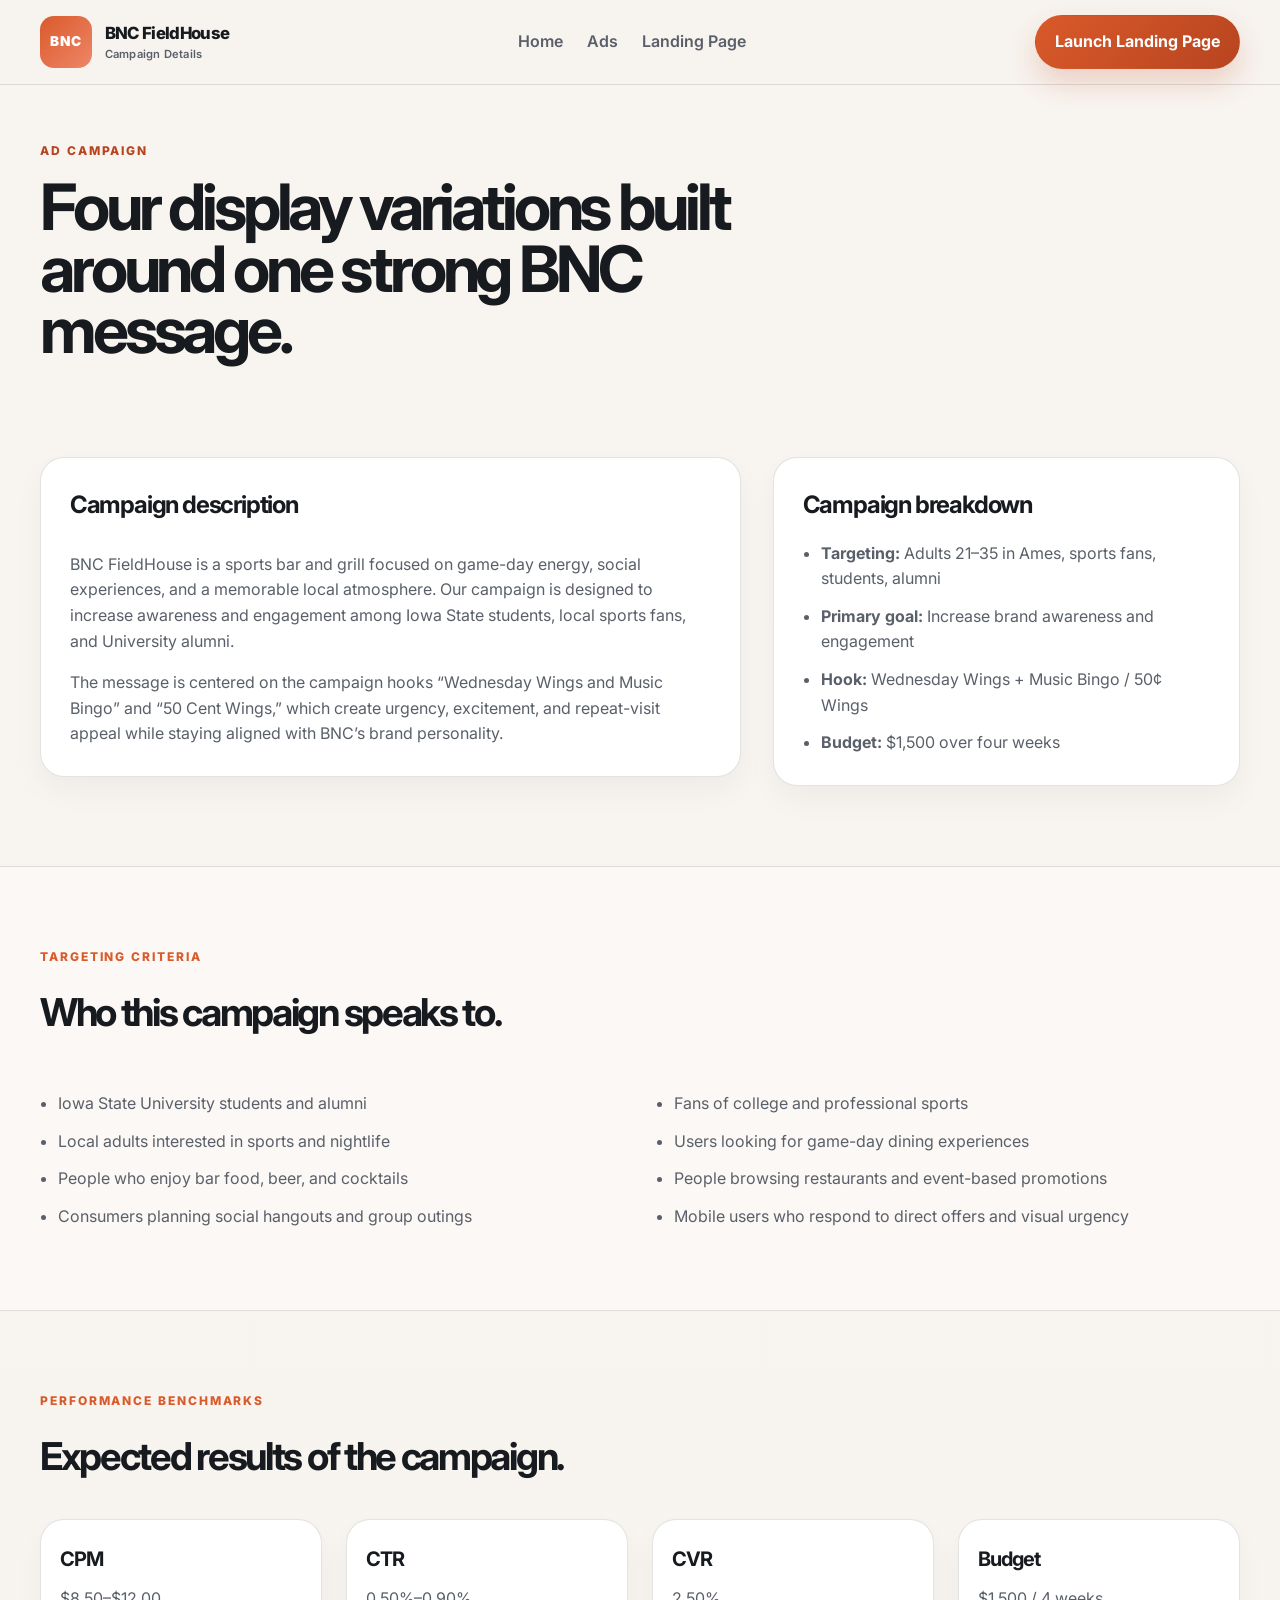
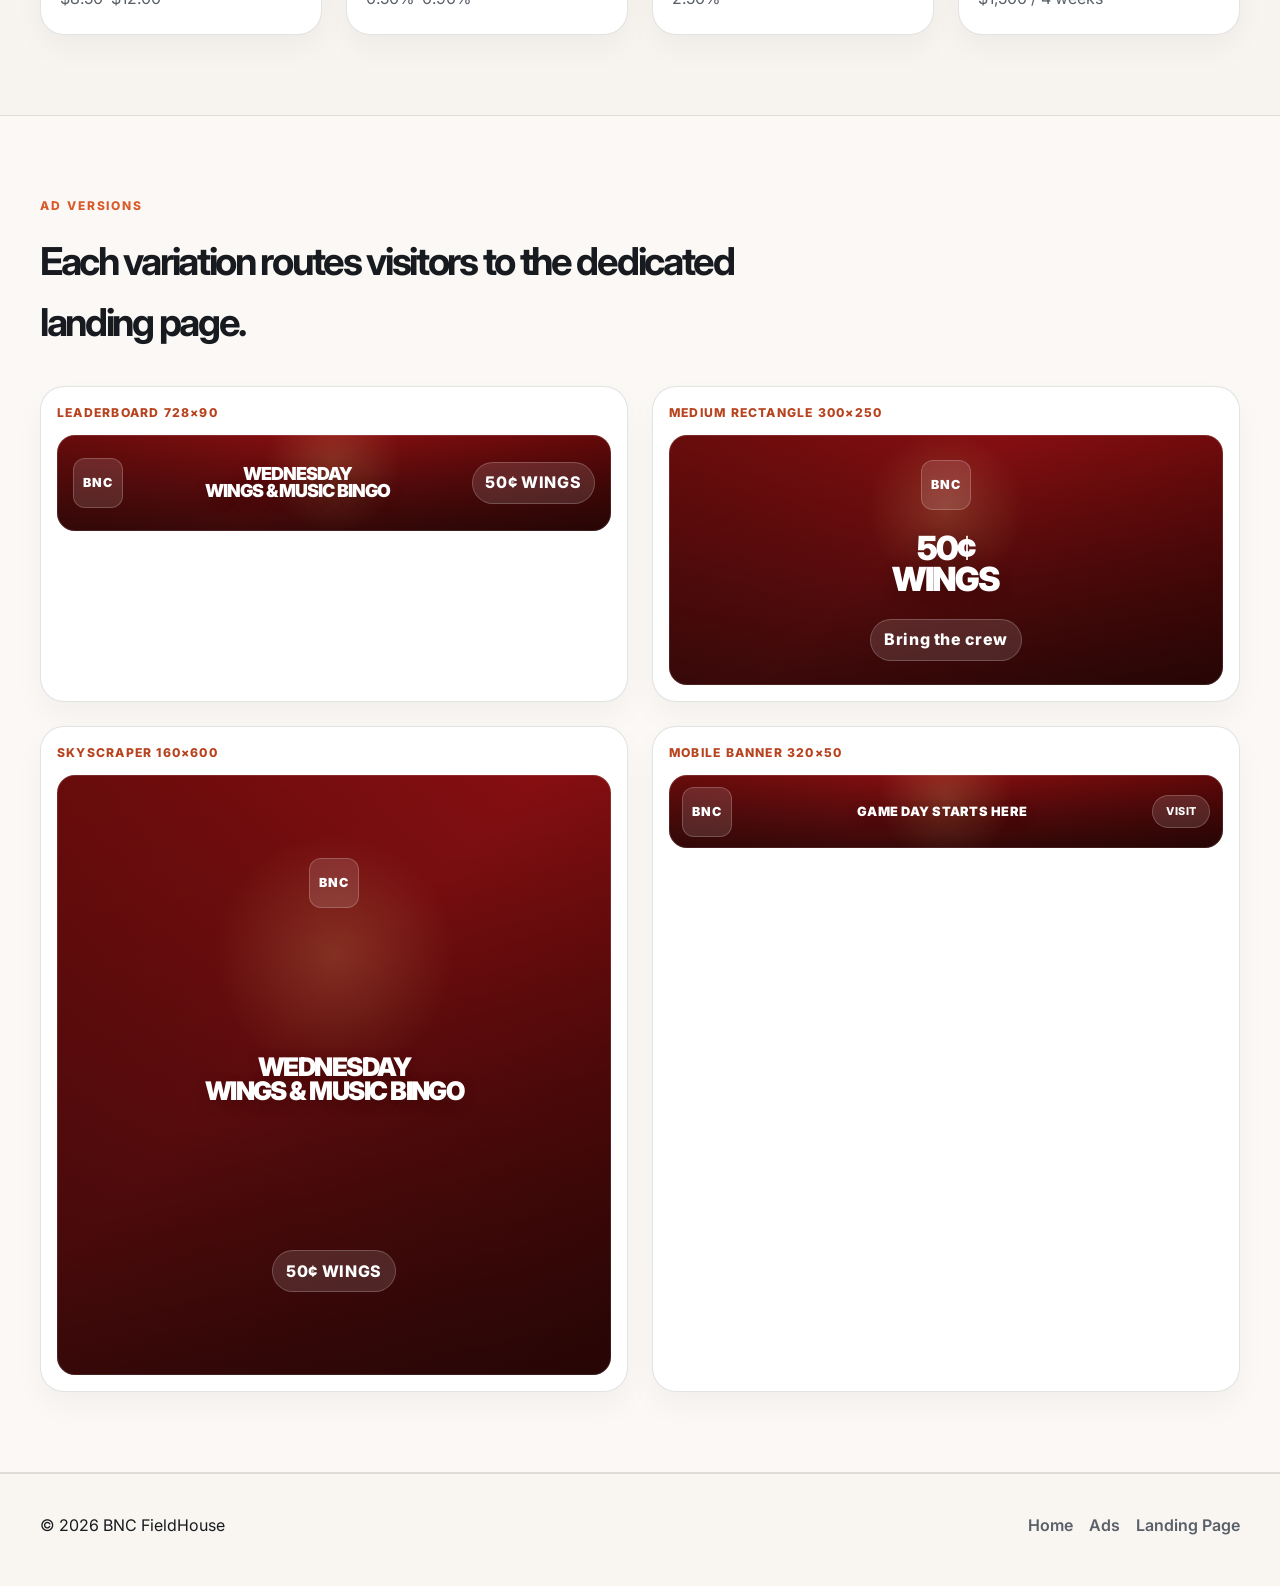
==== commit 9a9f06a4: "Complete the three-page GitHub site for the BNC FieldHouse campaign with the home summary, clickable" ====
--- a/ads.html
+++ b/ads.html
@@ -5,7 +5,7 @@
     <meta name="viewport" content="width=device-width, initial-scale=1.0" />
     <meta
       name="description"
-      content="BNC FieldHouse campaign overview, audience targeting, ad variants, and promotional goals."
+      content="BNC FieldHouse ad campaign page featuring four clickable display ads and campaign strategy details."
     />
     <title>BNC FieldHouse | Ad Campaign</title>
     <link rel="preconnect" href="https://fonts.googleapis.com" />
@@ -41,7 +41,7 @@
       <section class="page-hero">
         <div class="container">
           <p class="eyebrow">Ad Campaign</p>
-          <h1>Built to reach the right audience and convert casual interest into visits.</h1>
+          <h1>Four display variations built around one strong BNC message.</h1>
         </div>
       </section>
 
@@ -51,22 +51,22 @@
             <div class="campaign-copy">
               <h2>Campaign description</h2>
               <p>
-                BNC FieldHouse is a sports bar and grill that blends game-day energy, local dining, and a social atmosphere.
-                The campaign focuses on driving awareness and encouraging trial among local students, sports fans, and young adults who value food, drinks, and lively events.
+                BNC FieldHouse is a sports bar and grill focused on game-day energy, social experiences, and a memorable local atmosphere.
+                Our campaign is designed to increase awareness and engagement among Iowa State students, local sports fans, and University alumni.
               </p>
               <p>
-                Our strategy centers on a clear value proposition: great food, strong atmosphere, and a place where people can meet up before,
-                during, and after games. The ad creative uses a bold, energetic visual tone and keeps the messaging simple and direct.
+                The message is centered on the campaign hooks “Wednesday Wings and Music Bingo” and “50 Cent Wings,” which create urgency,
+                excitement, and repeat-visit appeal while staying aligned with BNC’s brand personality.
               </p>
             </div>
 
             <aside class="info-panel">
               <h3>Campaign breakdown</h3>
               <ul>
-                <li><strong>Targeting:</strong> Age 21–34, local sports fans, college students, nightlife audience</li>
-                <li><strong>Goal:</strong> Increase awareness and reservations</li>
-                <li><strong>Hook:</strong> Game-day energy + crowd favorite food</li>
-                <li><strong>Benchmark:</strong> CTR 3–5%, conversion rate 2–4%</li>
+                <li><strong>Targeting:</strong> Adults 21–35 in Ames, sports fans, students, alumni</li>
+                <li><strong>Primary goal:</strong> Increase brand awareness and engagement</li>
+                <li><strong>Hook:</strong> Wednesday Wings + Music Bingo / 50¢ Wings</li>
+                <li><strong>Budget:</strong> $1,500 over four weeks</li>
               </ul>
             </aside>
           </div>
@@ -83,18 +83,18 @@
           <div class="two-col-list">
             <div>
               <ul>
-                <li>Local residents in Ames and surrounding areas</li>
-                <li>Students and alumni connected to Iowa State</li>
-                <li>Sports fans and event-driven social audiences</li>
-                <li>People looking for casual dining and late-night plans</li>
+                <li>Iowa State University students and alumni</li>
+                <li>Local adults interested in sports and nightlife</li>
+                <li>People who enjoy bar food, beer, and cocktails</li>
+                <li>Consumers planning social hangouts and group outings</li>
               </ul>
             </div>
             <div>
               <ul>
-                <li>Young adults seeking group hangout experiences</li>
-                <li>People browsing for bars, food, and entertainment</li>
-                <li>Visitors planning game-day or weekend outings</li>
-                <li>Mobile users who respond to direct offers and urgency</li>
+                <li>Fans of college and professional sports</li>
+                <li>Users looking for game-day dining experiences</li>
+                <li>People browsing restaurants and event-based promotions</li>
+                <li>Mobile users who respond to direct offers and visual urgency</li>
               </ul>
             </div>
           </div>
@@ -104,26 +104,26 @@
       <section class="section">
         <div class="container">
           <div class="section-heading narrow">
-            <p class="eyebrow accent">Creative Strategy</p>
-            <h2>What makes the ads work.</h2>
+            <p class="eyebrow accent">Performance Benchmarks</p>
+            <h2>Expected results of the campaign.</h2>
           </div>
 
           <div class="strategy-cards">
             <div class="mini-card">
-              <h3>Hook</h3>
-              <p>“Big games. Better vibes.”</p>
+              <h3>CPM</h3>
+              <p>$8.50–$12.00</p>
             </div>
             <div class="mini-card">
-              <h3>Offer</h3>
-              <p>Food, drinks, and game-day atmosphere with direct action.</p>
+              <h3>CTR</h3>
+              <p>0.50%–0.90%</p>
             </div>
             <div class="mini-card">
-              <h3>Audience</h3>
-              <p>Local fans and students who want a social, lively bar experience.</p>
+              <h3>CVR</h3>
+              <p>2.50%</p>
             </div>
             <div class="mini-card">
-              <h3>Action</h3>
-              <p>Book a table, visit the landing page, and discover the offer.</p>
+              <h3>Budget</h3>
+              <p>$1,500 / 4 weeks</p>
             </div>
           </div>
         </div>
@@ -133,46 +133,45 @@
         <div class="container">
           <div class="section-heading narrow">
             <p class="eyebrow accent">Ad Versions</p>
-            <h2>Four ad sizes built to match the approved creative direction.</h2>
+            <h2>Each variation routes visitors to the dedicated landing page.</h2>
           </div>
 
-          <div class="creative-layout">
-            <div class="creative-visual" aria-label="Digital ad size visual layout">
-              <div class="creative-grid">
-                <div class="creative-panel leaderboard"><span>728x90</span></div>
-                <div class="creative-panel banner"><span>320x50</span></div>
-                <div class="creative-panel skyscraper"><span>160x600</span></div>
-                <div class="creative-panel medium"><span>300x250</span></div>
-                <div class="creative-panel tall"><span>300x600</span></div>
-                <div class="creative-panel rectangle"><span>336x280</span></div>
-              </div>
-            </div>
+          <div class="ad-gallery" aria-label="Four clickable display ads for BNC FieldHouse">
+            <a class="ad-card ad-card--poster ad-card--leaderboard" href="landing.html" aria-label="Open the leaderboard display ad">
+              <span class="ad-card__label">Leaderboard 728×90</span>
+              <span class="ad-visual ad-visual--leaderboard">
+                <span class="ad-badge">BNC</span>
+                <span class="ad-title">Wednesday<br />Wings &amp; Music Bingo</span>
+                <span class="ad-price">50¢ WINGS</span>
+              </span>
+            </a>
 
-            <div class="creative-points" aria-label="creative strategy highlights">
-              <div class="creative-point">
-                <span class="creative-point__indicator"></span>
-                <div class="creative-point__copy">
-                  <h3>The "Core Trio" Reach</h3>
-                  <p>300x250, 728x90, and 160x600 unlock over 80% of global publisher impression inventory.</p>
-                </div>
-              </div>
+            <a class="ad-card ad-card--poster ad-card--medium" href="landing.html" aria-label="Open the medium rectangle display ad">
+              <span class="ad-card__label">Medium Rectangle 300×250</span>
+              <span class="ad-visual ad-visual--medium">
+                <span class="ad-badge">BNC</span>
+                <span class="ad-title">50¢<br />Wings</span>
+                <span class="ad-subtitle">Bring the crew</span>
+              </span>
+            </a>
 
-              <div class="creative-point">
-                <span class="creative-point__indicator creative-point__indicator--orange"></span>
-                <div class="creative-point__copy">
-                  <h3>Impact vs. Volume Tradeoff</h3>
-                  <p>300x600 Half-Page banners offer 2x visual area for higher CTR, but lower overall impression inventory.</p>
-                </div>
-              </div>
+            <a class="ad-card ad-card--poster ad-card--skyscraper" href="landing.html" aria-label="Open the skyscraper display ad">
+              <span class="ad-card__label">Skyscraper 160×600</span>
+              <span class="ad-visual ad-visual--skyscraper">
+                <span class="ad-badge">BNC</span>
+                <span class="ad-title">Wednesday<br />Wings &amp; Music Bingo</span>
+                <span class="ad-price">50¢ WINGS</span>
+              </span>
+            </a>
 
-              <div class="creative-point">
-                <span class="creative-point__indicator creative-point__indicator--green"></span>
-                <div class="creative-point__copy">
-                  <h3>Mobile-First Optimization</h3>
-                  <p>320x50 mobile banners require extreme visual simplicity due to restricted pixel canvas.</p>
-                </div>
-              </div>
-            </div>
+            <a class="ad-card ad-card--poster ad-card--mobile" href="landing.html" aria-label="Open the mobile banner display ad">
+              <span class="ad-card__label">Mobile Banner 320×50</span>
+              <span class="ad-visual ad-visual--mobile">
+                <span class="ad-badge">BNC</span>
+                <span class="ad-title">Game day starts here</span>
+                <span class="ad-cta">Visit</span>
+              </span>
+            </a>
           </div>
         </div>
       </section>
--- a/style.css
+++ b/style.css
@@ -1,222 +1,839 @@
-.creative-layout {
-  display: grid;
-  grid-template-columns: minmax(0, 1.2fr) minmax(0, 0.8fr);
-  gap: 2.25rem;
-  align-items: center;
-  margin-top: 2rem;
-}
-
-.creative-visual {
-  background: #f3f4f6;
-  border: 1px solid rgba(83, 91, 108, 0.18);
-  border-radius: 18px;
-  padding: 1.35rem 1.1rem 1.1rem;
-  min-height: 610px;
-  box-shadow: 0 16px 40px rgba(15, 17, 21, 0.08);
-}
-
-.creative-grid {
-  display: grid;
-  grid-template-columns: 160px minmax(0, 1fr);
-  grid-template-rows: auto auto auto;
-  gap: 1rem 1rem;
-  align-items: end;
-  min-height: 560px;
-}
-
-.creative-panel {
+:root {
+  --bg: #f7f3ee;
+  --bg-alt: #efeae5;
+  --surface: rgba(255, 255, 255, 0.78);
+  --surface-strong: #ffffff;
+  --panel: #fffaf5;
+  --text: #171b1f;
+  --muted: #5a6069;
+  --line: rgba(23, 27, 31, 0.12);
+  --primary: #d95a2b;
+  --primary-strong: #b8441f;
+  --primary-soft: #f9d7b1;
+  --accent: #f7c75a;
+  --navy: #13212d;
+  --success: #2f9b74;
+  --shadow: 0 18px 45px rgba(15, 17, 21, 0.12);
+  --red-deep: #7e1111;
+  --red-mid: #b5171c;
+  --gold: #f7c75a;
+  --black: #120f0d;
+}
+
+* {
+  box-sizing: border-box;
+}
+
+html {
+  scroll-behavior: smooth;
+}
+
+body {
+  margin: 0;
+  font-family: "Inter", "Segoe UI", sans-serif;
+  background: linear-gradient(180deg, #f8f4ef 0%, #f7f3ee 100%);
+  color: var(--text);
+  line-height: 1.6;
+}
+
+a {
+  color: inherit;
+  text-decoration: none;
+}
+
+img {
+  max-width: 100%;
+  display: block;
+}
+
+button,
+input {
+  font: inherit;
+}
+
+.container {
+  width: min(1200px, calc(100% - 2rem));
+  margin: 0 auto;
+}
+
+.site-header {
+  position: sticky;
+  top: 0;
+  z-index: 20;
+  background: rgba(247, 243, 238, 0.85);
+  backdrop-filter: blur(16px);
+  border-bottom: 1px solid var(--line);
+}
+
+.nav-wrap,
+.footer-wrap {
+  display: flex;
+  align-items: center;
+  justify-content: space-between;
+  gap: 1rem;
+}
+
+.nav-wrap {
+  min-height: 84px;
+}
+
+.brand {
+  display: inline-flex;
+  align-items: center;
+  gap: 0.8rem;
+  min-width: 0;
+}
+
+.brand-mark {
+  display: inline-grid;
+  place-items: center;
+  width: 52px;
+  height: 52px;
+  border-radius: 14px;
+  background: linear-gradient(135deg, var(--primary) 0%, #ef8669 100%);
+  color: white;
+  font-size: 0.85rem;
+  font-weight: 900;
+  letter-spacing: 0.08em;
+}
+
+.brand-name {
+  display: block;
+  font-size: 1.05rem;
+  font-weight: 800;
+  letter-spacing: -0.04em;
+}
+
+.brand small {
+  display: block;
+  color: var(--muted);
+  font-size: 0.7rem;
+  font-weight: 600;
+  letter-spacing: 0.02em;
+}
+
+.main-nav {
+  display: flex;
+  align-items: center;
+  gap: 1.5rem;
+  font-weight: 600;
+  color: var(--muted);
+}
+
+.main-nav a {
   position: relative;
+  transition: color 0.2s ease;
+}
+
+.main-nav a:hover,
+.main-nav a:focus-visible {
+  color: var(--text);
+}
+
+.btn {
+  display: inline-flex;
+  align-items: center;
+  justify-content: center;
+  gap: 0.5rem;
+  min-height: 46px;
+  padding: 0.8rem 1.2rem;
+  border: 1px solid transparent;
+  border-radius: 999px;
+  font-weight: 700;
+  transition: transform 0.18s ease, box-shadow 0.18s ease, border-color 0.18s ease;
+}
+
+.btn:hover,
+.btn:focus-visible {
+  transform: translateY(-1px);
+}
+
+.btn-primary {
+  background: linear-gradient(135deg, var(--primary) 0%, var(--primary-strong) 100%);
+  color: white;
+  box-shadow: 0 14px 28px rgba(185, 69, 34, 0.2);
+}
+
+.btn-secondary {
+  background: rgba(255, 255, 255, 0.55);
+  border-color: rgba(23, 27, 31, 0.12);
+  color: var(--text);
+}
+
+.btn.full-width {
+  width: 100%;
+}
+
+main {
+  overflow: hidden;
+}
+
+.hero {
+  padding: 4.5rem 0 3.5rem;
+  background:
+    radial-gradient(circle at top left, rgba(226, 121, 84, 0.12), transparent 30%),
+    linear-gradient(180deg, rgba(255, 255, 255, 0.18), transparent),
+    #f7f3ee;
+}
+
+.page-hero {
+  padding: 3.5rem 0 1rem;
+}
+
+.hero-grid {
+  display: grid;
+  grid-template-columns: 1.08fr 0.92fr;
+  gap: 2.6rem;
+  align-items: center;
+}
+
+.hero-copy h1,
+.page-hero h1 {
+  margin: 0;
+  font-size: clamp(2.6rem, 5vw, 4.6rem);
+  line-height: 0.96;
+  letter-spacing: -0.065em;
+}
+
+.hero-copy h1 span,
+.page-hero h1 span {
+  color: var(--primary);
+}
+
+.eyebrow {
+  margin: 0 0 1rem;
+  color: var(--primary-strong);
+  text-transform: uppercase;
+  font-size: 0.75rem;
+  letter-spacing: 0.16em;
+  font-weight: 800;
+}
+
+.eyebrow.accent {
+  color: var(--primary);
+}
+
+.lead {
+  margin: 1.2rem 0 0;
+  max-width: 62ch;
+  color: var(--muted);
+  font-size: 1.08rem;
+}
+
+.hero-actions {
   display: flex;
-  align-items: center;
-  justify-content: center;
-  padding: 0.7rem;
-  color: rgba(255, 255, 255, 0.9);
-  background: linear-gradient(135deg, #d76a6a 0%, #d85a5a 28%, #bf3b3b 100%);
-  border: 1px solid rgba(255, 255, 255, 0.7);
-  box-shadow: inset 0 0 0 1px rgba(255, 255, 255, 0.15), 0 16px 24px rgba(158, 52, 52, 0.15);
+  flex-wrap: wrap;
+  gap: 0.8rem;
+  margin-top: 1.6rem;
+}
+
+.hero-stats {
+  display: flex;
+  flex-wrap: wrap;
+  gap: 1.6rem;
+  list-style: none;
+  padding: 0;
+  margin: 2rem 0 0;
+}
+
+.hero-stats li {
+  display: grid;
+  gap: 0.2rem;
+  min-width: 80px;
+}
+
+.hero-stats strong {
+  font-size: 1.6rem;
+  letter-spacing: -0.06em;
+}
+
+.hero-stats span {
+  color: var(--muted);
+  font-size: 0.9rem;
+}
+
+.hero-visual {
+  position: relative;
+  min-height: 480px;
+  border-radius: 30px;
+  box-shadow: var(--shadow);
   overflow: hidden;
-  line-height: 1;
-}
-
-.creative-panel::before {
+  border: 1px solid rgba(255, 255, 255, 0.5);
+}
+
+.home-visual {
+  background: linear-gradient(135deg, rgba(19, 33, 45, 0.95), rgba(48, 70, 90, 0.8));
+}
+
+.landing-visual {
+  background: linear-gradient(135deg, rgba(143, 76, 46, 0.9), rgba(30, 45, 60, 0.95));
+}
+
+.hero-visual::before {
   content: "";
   position: absolute;
   inset: 0;
-  background: linear-gradient(135deg, rgba(255,255,255,0.10), transparent 36%, rgba(0,0,0,0.08));
-  transform: skewX(-18deg) translateX(-8%);
-}
-
-.creative-panel span {
+  background: linear-gradient(135deg, transparent 0%, rgba(255,255,255,0.08) 100%);
+}
+
+.glass-card {
+  position: absolute;
+  right: 1.4rem;
+  bottom: 1.4rem;
+  max-width: 280px;
+  padding: 1.3rem 1.2rem;
+  border: 1px solid rgba(255, 255, 255, 0.2);
+  border-radius: 22px;
+  background: rgba(255, 255, 255, 0.12);
+  backdrop-filter: blur(16px);
+  box-shadow: 0 18px 36px rgba(11, 18, 26, 0.18);
+  color: white;
+}
+
+.tag {
+  display: inline-block;
+  margin-bottom: 0.6rem;
+  padding: 0.4rem 0.7rem;
+  border-radius: 999px;
+  background: rgba(255, 255, 255, 0.12);
+  border: 1px solid rgba(255, 255, 255, 0.2);
+  font-size: 0.68rem;
+  font-weight: 800;
+  letter-spacing: 0.12em;
+  text-transform: uppercase;
+}
+
+.feature-card h3 {
+  margin: 0 0 0.5rem;
+  font-size: clamp(1.5rem, 2vw, 2.1rem);
+  line-height: 1.1;
+  letter-spacing: -0.05em;
+}
+
+.feature-card p {
+  margin: 0;
+  color: rgba(255, 255, 255, 0.82);
+}
+
+.section {
+  padding: 5rem 0;
+}
+
+.alt-section {
+  background: rgba(255, 255, 255, 0.4);
+  border-top: 1px solid var(--line);
+  border-bottom: 1px solid var(--line);
+}
+
+.section-heading {
+  margin-bottom: 2rem;
+}
+
+.section-heading.narrow {
+  max-width: 760px;
+}
+
+.section-heading h2 {
+  margin: 0;
+  font-size: clamp(2rem, 3vw, 2.9rem);
+  letter-spacing: -0.06em;
+}
+
+.cards-grid,
+.three-up,
+.strategy-cards,
+.menu-grid,
+.visit-grid,
+.ad-gallery {
+  display: grid;
+  gap: 1.5rem;
+}
+
+.cards-grid {
+  grid-template-columns: repeat(4, minmax(0, 1fr));
+}
+
+.info-card,
+.menu-card,
+.mini-card,
+.visit-card,
+.stat-box,
+.quote-box,
+.info-panel,
+.checklist-panel,
+.campaign-copy,
+.form-panel,
+.ad-card {
+  background: var(--surface-strong);
+  border: 1px solid var(--line);
+  border-radius: 24px;
+  box-shadow: 0 14px 30px rgba(16, 20, 25, 0.04);
+}
+
+.info-card {
+  padding: 1.6rem;
+}
+
+.icon {
+  display: inline-grid;
+  place-items: center;
+  width: 58px;
+  height: 58px;
+  margin-bottom: 1rem;
+  border-radius: 16px;
+  background: linear-gradient(135deg, rgba(217, 90, 43, 0.13), rgba(247, 199, 90, 0.2));
+  font-size: 2rem;
+}
+
+.info-card h3,
+.menu-body h3,
+.visit-card h2,
+.mini-card h3,
+.info-panel h3,
+.campaign-copy h2 {
+  margin: 0 0 0.7rem;
+  letter-spacing: -0.05em;
+}
+
+.info-card p,
+.menu-body p,
+.mini-card p,
+.campaign-copy p,
+.visit-card p,
+.info-panel li,
+.two-col-list li,
+.checklist-panel li {
+  margin: 0;
+  color: var(--muted);
+}
+
+.two-col {
+  display: grid;
+  grid-template-columns: 1.2fr 0.8fr;
+  gap: 2rem;
+  align-items: start;
+}
+
+.checklist-panel,
+.info-panel {
+  padding: 1.5rem 1.5rem;
+}
+
+.checklist-panel h3,
+.info-panel h3 {
+  margin-top: 0;
+  font-size: 1.5rem;
+}
+
+.checklist-panel ul,
+.info-panel ul,
+.two-col-list ul {
+  margin: 1rem 0 0;
+  padding-left: 1.15rem;
+  display: grid;
+  gap: 0.75rem;
+}
+
+.three-up {
+  grid-template-columns: repeat(3, minmax(0, 1fr));
+}
+
+.stat-box {
+  display: grid;
+  place-items: center;
+  gap: 0.5rem;
+  padding: 2rem 1.25rem;
+  text-align: center;
+}
+
+.stat-box strong {
+  font-size: clamp(2rem, 3vw, 3rem);
+  letter-spacing: -0.06em;
+}
+
+.stat-box span {
+  color: var(--muted);
+  font-weight: 600;
+}
+
+.quote-box {
+  padding: 2rem 2rem;
+  background: linear-gradient(135deg, rgba(217, 90, 43, 0.08), rgba(247, 199, 90, 0.1));
+}
+
+.quote-box p {
+  margin: 0;
+  max-width: 62ch;
+  font-size: 1.15rem;
+  color: var(--text);
+}
+
+.site-footer {
+  padding: 1.4rem 0 2rem;
+  border-top: 1px solid var(--line);
+  background: rgba(255, 255, 255, 0.18);
+}
+
+.footer-links {
+  display: flex;
+  align-items: center;
+  gap: 1rem;
+  color: var(--muted);
+  font-weight: 600;
+}
+
+.page-hero h1 {
+  max-width: 20ch;
+}
+
+.campaign-grid {
+  display: grid;
+  grid-template-columns: 1.2fr 0.8fr;
+  gap: 2rem;
+  align-items: start;
+}
+
+.campaign-copy,
+.info-panel {
+  padding: 1.8rem;
+}
+
+.campaign-copy {
+  display: grid;
+  gap: 1rem;
+}
+
+.campaign-copy p {
+  margin: 0;
+}
+
+.two-col-list {
+  display: grid;
+  grid-template-columns: repeat(2, minmax(0, 1fr));
+  gap: 2rem;
+}
+
+.strategy-cards {
+  grid-template-columns: repeat(4, minmax(0, 1fr));
+}
+
+.mini-card {
+  padding: 1.4rem 1.2rem;
+}
+
+.mini-card h3 {
+  font-size: 1.25rem;
+}
+
+.pill {
+  display: inline-flex;
+  align-items: center;
+  justify-content: center;
+  padding: 0.45rem 0.7rem;
+  border-radius: 999px;
+  font-size: 0.7rem;
+  font-weight: 800;
+  letter-spacing: 0.08em;
+  text-transform: uppercase;
+}
+
+.pill {
+  margin-bottom: 0.9rem;
+  background: rgba(217, 90, 43, 0.1);
+  color: var(--primary-strong);
+}
+
+.menu-grid {
+  grid-template-columns: repeat(3, minmax(0, 1fr));
+}
+
+.menu-card {
+  overflow: hidden;
+}
+
+.menu-visual {
+  height: 200px;
+  background-size: cover;
+  background-position: center;
+}
+
+.menu-visual.burgers {
+  background:
+    linear-gradient(135deg, rgba(33, 24, 20, 0.35), rgba(33, 24, 20, 0.05)),
+    url("https://images.unsplash.com/photo-1568901346375-23c9450c58cd?auto=format&fit=crop&w=900&q=80") center/cover no-repeat;
+}
+
+.menu-visual.wings {
+  background:
+    linear-gradient(135deg, rgba(33, 24, 20, 0.32), rgba(33, 24, 20, 0.05)),
+    url("https://images.unsplash.com/photo-1608039755401-742074f0548d?auto=format&fit=crop&w=900&q=80") center/cover no-repeat;
+}
+
+.menu-visual.melt {
+  background:
+    linear-gradient(135deg, rgba(33, 24, 20, 0.28), rgba(33, 24, 20, 0.08)),
+    url("https://images.unsplash.com/photo-1550547660-d9450f859349?auto=format&fit=crop&w=900&q=80") center/cover no-repeat;
+}
+
+.menu-body {
+  padding: 1.35rem 1.3rem 1.5rem;
+}
+
+.menu-body strong {
+  display: block;
+  margin-top: 0.8rem;
+  font-size: 1.2rem;
+  letter-spacing: -0.04em;
+}
+
+.visit-grid {
+  grid-template-columns: 1fr 1fr;
+  gap: 1.75rem;
+  align-items: stretch;
+}
+
+.visit-card {
+  padding: 1.8rem;
+}
+
+.contact-list {
+  display: grid;
+  gap: 0.7rem;
+  margin-top: 1.1rem;
+}
+
+.reservation-form {
+  display: grid;
+  gap: 1rem;
+}
+
+.reservation-form label {
+  display: grid;
+  gap: 0.45rem;
+  font-weight: 600;
+}
+
+.reservation-form input {
+  width: 100%;
+  min-height: 46px;
+  padding: 0.8rem 0.9rem;
+  border: 1px solid rgba(15, 17, 21, 0.12);
+  border-radius: 12px;
+  background: #fff;
+  color: var(--text);
+}
+
+.reservation-form input:focus {
+  outline: 2px solid rgba(217, 90, 43, 0.2);
+  border-color: rgba(217, 90, 43, 0.5);
+}
+
+.ad-gallery {
+  grid-template-columns: repeat(2, minmax(0, 1fr));
+  margin-top: 2rem;
+}
+
+.ad-card {
+  display: block;
+  padding: 1rem;
+  transition: transform 0.2s ease, box-shadow 0.2s ease, border-color 0.2s ease;
+}
+
+.ad-card:hover,
+.ad-card:focus-visible {
+  transform: translateY(-2px);
+  border-color: rgba(217, 90, 43, 0.35);
+  box-shadow: 0 18px 36px rgba(15, 17, 21, 0.08);
+}
+
+.ad-card__label {
+  display: block;
+  margin-bottom: 0.8rem;
+  color: var(--primary-strong);
+  font-size: 0.76rem;
+  font-weight: 800;
+  letter-spacing: 0.1em;
+  text-transform: uppercase;
+}
+
+.ad-visual {
+  position: relative;
+  display: grid;
+  align-items: center;
+  justify-items: center;
+  width: 100%;
+  overflow: hidden;
+  border-radius: 18px;
+  color: white;
+  background:
+    radial-gradient(circle at 50% 30%, rgba(255, 220, 130, 0.18), transparent 24%),
+    linear-gradient(180deg, rgba(77, 4, 4, 0.45), rgba(26, 6, 5, 0.7)),
+    linear-gradient(135deg, var(--red-deep) 0%, var(--red-mid) 42%, #610808 100%);
+  box-shadow: inset 0 0 0 1px rgba(255,255,255,0.12);
+}
+
+.ad-visual::before {
+  content: "";
+  position: absolute;
+  inset: 0;
+  background: linear-gradient(180deg, transparent 0%, rgba(0,0,0,0.2) 100%);
+}
+
+.ad-badge,
+.ad-title,
+.ad-price,
+.ad-subtitle,
+.ad-cta {
   position: relative;
   z-index: 1;
-  font-size: clamp(1.15rem, 1.4vw, 1.8rem);
+}
+
+.ad-badge {
+  display: inline-flex;
+  align-items: center;
+  justify-content: center;
+  width: 50px;
+  height: 50px;
+  border-radius: 12px;
+  background: rgba(255,255,255,0.12);
+  border: 1px solid rgba(255,255,255,0.2);
+  font-weight: 900;
+  font-size: 0.78rem;
+  letter-spacing: 0.08em;
+}
+
+.ad-title {
+  display: block;
+  text-align: center;
+  font-weight: 900;
+  line-height: 0.94;
+  letter-spacing: -0.06em;
+  text-transform: uppercase;
+  text-shadow: 0 4px 16px rgba(0,0,0,0.2);
+}
+
+.ad-price,
+.ad-subtitle,
+.ad-cta {
+  display: inline-flex;
+  align-items: center;
+  justify-content: center;
+  padding: 0.45rem 0.8rem;
+  border-radius: 999px;
+  background: rgba(255,255,255,0.12);
+  border: 1px solid rgba(255,255,255,0.2);
   font-weight: 800;
-  letter-spacing: -0.04em;
-}
-
-.leaderboard {
-  grid-column: 1 / -1;
-  width: min(100%, 728px);
-  height: 90px;
-  margin: 0 auto;
-}
-
-.banner {
-  width: 320px;
-  height: 50px;
-  justify-self: start;
-  margin-left: 0.2rem;
-}
-
-.skyscraper {
-  width: 160px;
-  height: 600px;
-  align-self: end;
-  margin-left: 0.1rem;
-}
-
-.medium {
-  width: 300px;
-  height: 250px;
-  justify-self: start;
-  margin-top: auto;
-}
-
-.tall {
-  width: 300px;
-  height: 600px;
-  justify-self: start;
-  margin-top: auto;
-}
-
-.rectangle {
-  width: 336px;
-  height: 280px;
-  justify-self: start;
-  margin-top: auto;
-}
-
-.creative-points {
-  display: grid;
-  gap: 1.25rem;
-  padding-left: 0.5rem;
-}
-
-.creative-point {
-  display: grid;
-  grid-template-columns: 4px minmax(0, 1fr);
-  gap: 1.1rem;
-  align-items: start;
-  min-height: 100px;
-}
-
-.creative-point__indicator {
-  display: block;
-  width: 4px;
-  height: 100%;
-  min-height: 70px;
-  border-radius: 999px;
-  background: linear-gradient(180deg, #4d7ef3 0%, #4d7ef3 100%);
-}
-
-.creative-point__indicator--orange {
-  background: linear-gradient(180deg, #f4b13b 0%, #f4b13b 100%);
-}
-
-.creative-point__indicator--green {
-  background: linear-gradient(180deg, #34b67a 0%, #34b67a 100%);
-}
-
-.creative-point__copy {
-  padding: 0 0.1rem 0 0;
-}
-
-.creative-point__copy h3 {
-  margin: 0 0 0.5rem;
-  font-size: clamp(1.6rem, 2vw, 2.2rem);
-  line-height: 1.15;
-  letter-spacing: -0.04em;
-}
-
-.creative-point__copy p {
-  margin: 0;
-  font-size: 1.05rem;
-  line-height: 1.55;
-  color: var(--muted);
+  letter-spacing: 0.04em;
+}
+
+.ad-card--leaderboard .ad-visual {
+  grid-template-columns: auto 1fr auto;
+  gap: 0.8rem;
+  min-height: 96px;
+  padding: 0.8rem 1rem;
+}
+
+.ad-card--leaderboard .ad-title {
+  font-size: clamp(0.9rem, 1.4vw, 1.35rem);
+}
+
+.ad-card--medium .ad-visual {
+  min-height: 250px;
+  padding: 1rem;
+  gap: 0.4rem;
+}
+
+.ad-card--medium .ad-title {
+  font-size: clamp(1.7rem, 2.6vw, 2.6rem);
+}
+
+.ad-card--skyscraper .ad-visual {
+  min-height: 600px;
+  padding: 1rem;
+  gap: 0.8rem;
+}
+
+.ad-card--skyscraper .ad-title {
+  font-size: clamp(1.4rem, 2vw, 2.1rem);
+}
+
+.ad-card--mobile .ad-visual {
+  grid-template-columns: auto 1fr auto;
+  gap: 0.6rem;
+  min-height: 52px;
+  padding: 0.7rem 0.8rem;
+}
+
+.ad-card--mobile .ad-title {
+  font-size: 0.8rem;
+  letter-spacing: 0.02em;
+}
+
+.ad-cta {
+  min-height: 30px;
+  font-size: 0.68rem;
+  text-transform: uppercase;
 }
 
 @media (max-width: 900px) {
-  .creative-layout {
+  .nav-wrap,
+  .footer-wrap,
+  .two-col,
+  .campaign-grid,
+  .hero-grid,
+  .visit-grid,
+  .ad-gallery {
     grid-template-columns: 1fr;
-  }
-
-  .creative-visual {
-    min-height: auto;
-  }
-
-  .creative-grid {
-    grid-template-columns: 1fr;
-    grid-template-rows: auto;
-    min-height: auto;
-  }
-
-  .leaderboard,
-  .banner,
-  .skyscraper,
-  .medium,
-  .tall,
-  .rectangle {
+    flex-direction: column;
+    align-items: flex-start;
+  }
+
+  .nav-wrap,
+  .footer-wrap {
+    padding: 1rem 0;
+  }
+
+  .brand {
     width: 100%;
-    max-width: none;
-    height: auto;
-    min-height: 92px;
-    justify-self: stretch;
-    margin-left: 0;
-  }
-
-  .skyscraper { min-height: 240px; }
-  .medium { min-height: 200px; }
-  .tall { min-height: 320px; }
-  .rectangle { min-height: 220px; }
-
-  .creative-point__copy h3 {
-    font-size: 1.7rem;
+  }
+
+  .main-nav {
+    flex-wrap: wrap;
+    gap: 0.85rem;
   }
 
   .cards-grid,
   .three-up,
   .menu-grid,
   .strategy-cards,
-  .ad-grid,
-  .visit-grid,
-  .banner-gallery {
+  .two-col-list {
     grid-template-columns: 1fr;
   }
-
-  .nav-wrap,
-  .footer-wrap {
+}
+
+@media (max-width: 560px) {
+  .hero {
+    padding-top: 3.5rem;
+  }
+
+  .hero-copy h1,
+  .page-hero h1 {
+    letter-spacing: -0.05em;
+  }
+
+  .hero-stats {
+    gap: 1rem 1.25rem;
+  }
+
+  .site-header {
+    position: static;
+  }
+
+  .btn {
+    width: 100%;
+  }
+
+  .hero-actions {
     flex-direction: column;
-    align-items: flex-start;
-  }
-
-  .main-nav {
-    gap: 0.85rem;
-  }
-
-  .banner-shell {
-    width: 100%;
-  }
-
-  .banner-medium,
-  .banner-halfpage,
-  .banner-leaderboard,
-  .banner-skyscraper {
-    width: 100%;
-    min-height: auto;
-  }
-
-  .banner-leaderboard {
-    flex-direction: column;
-    align-items: flex-start;
-  }
-}
+  }
+}
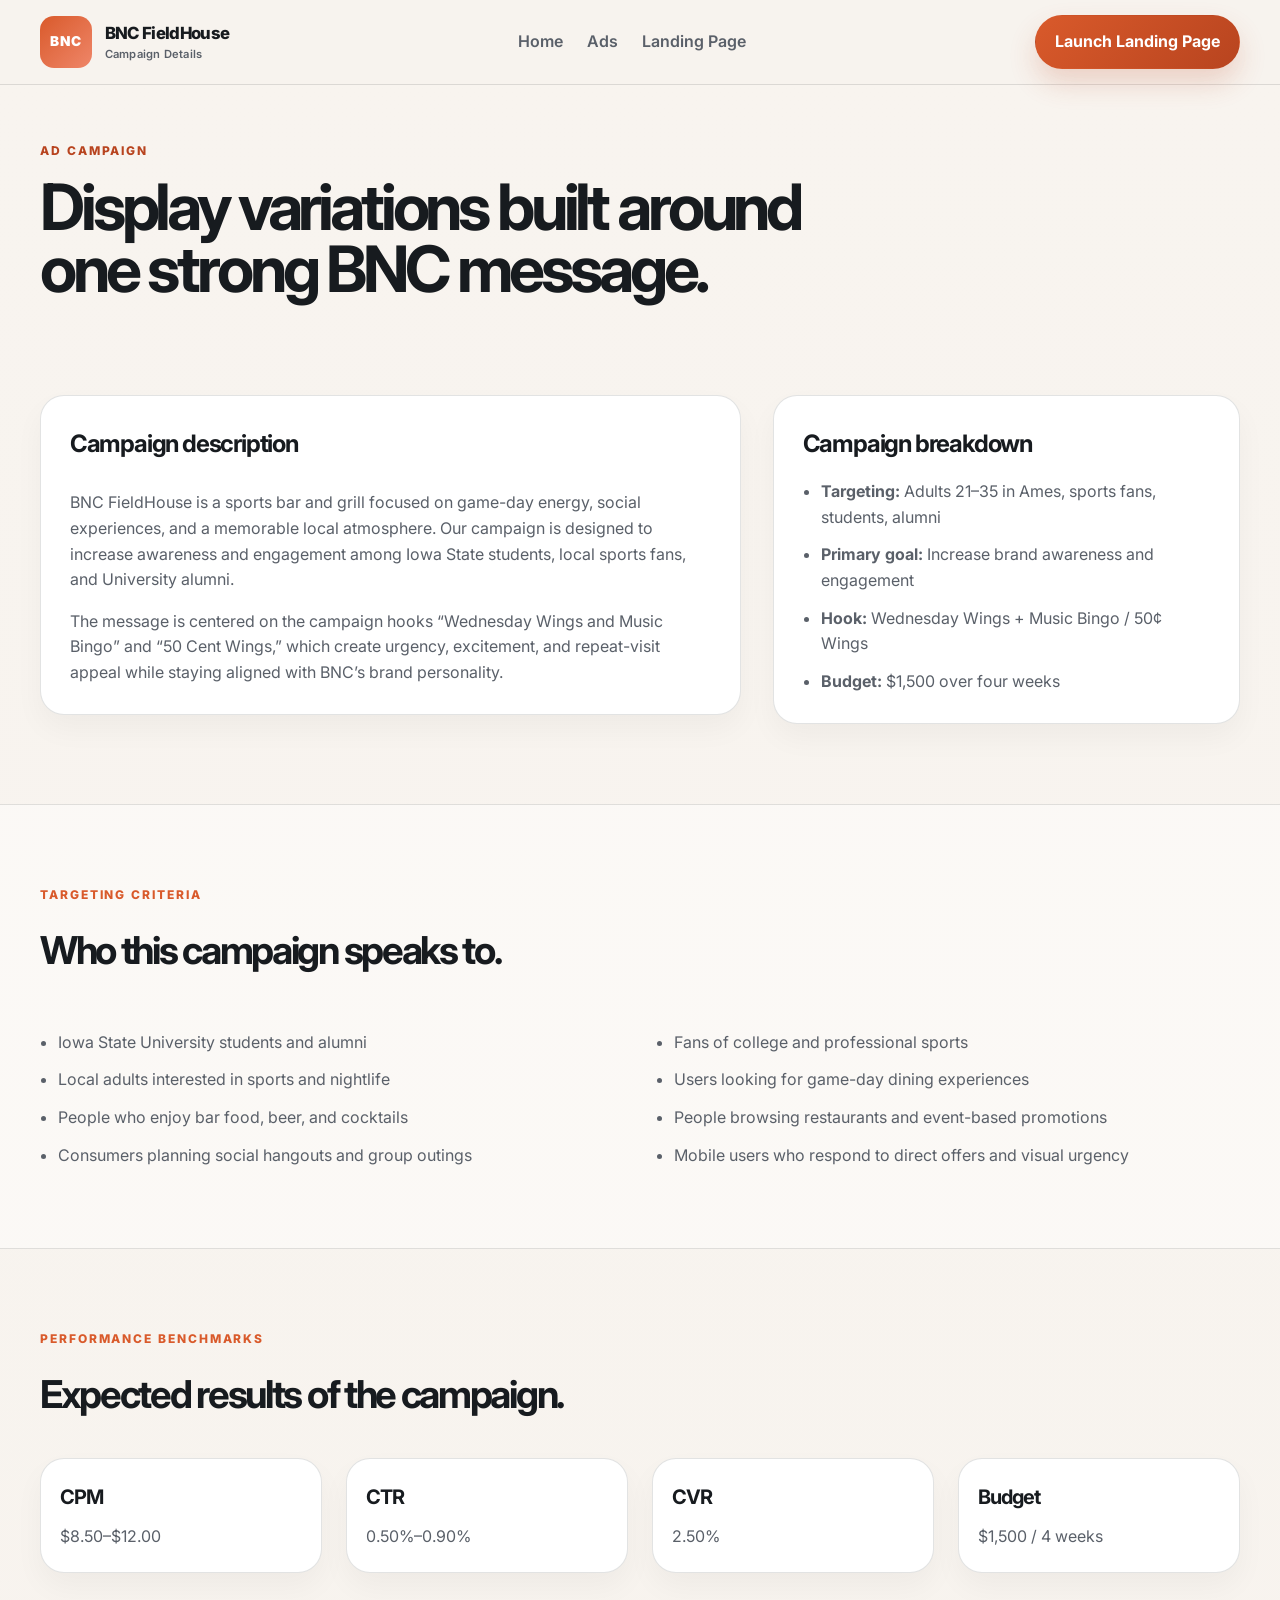
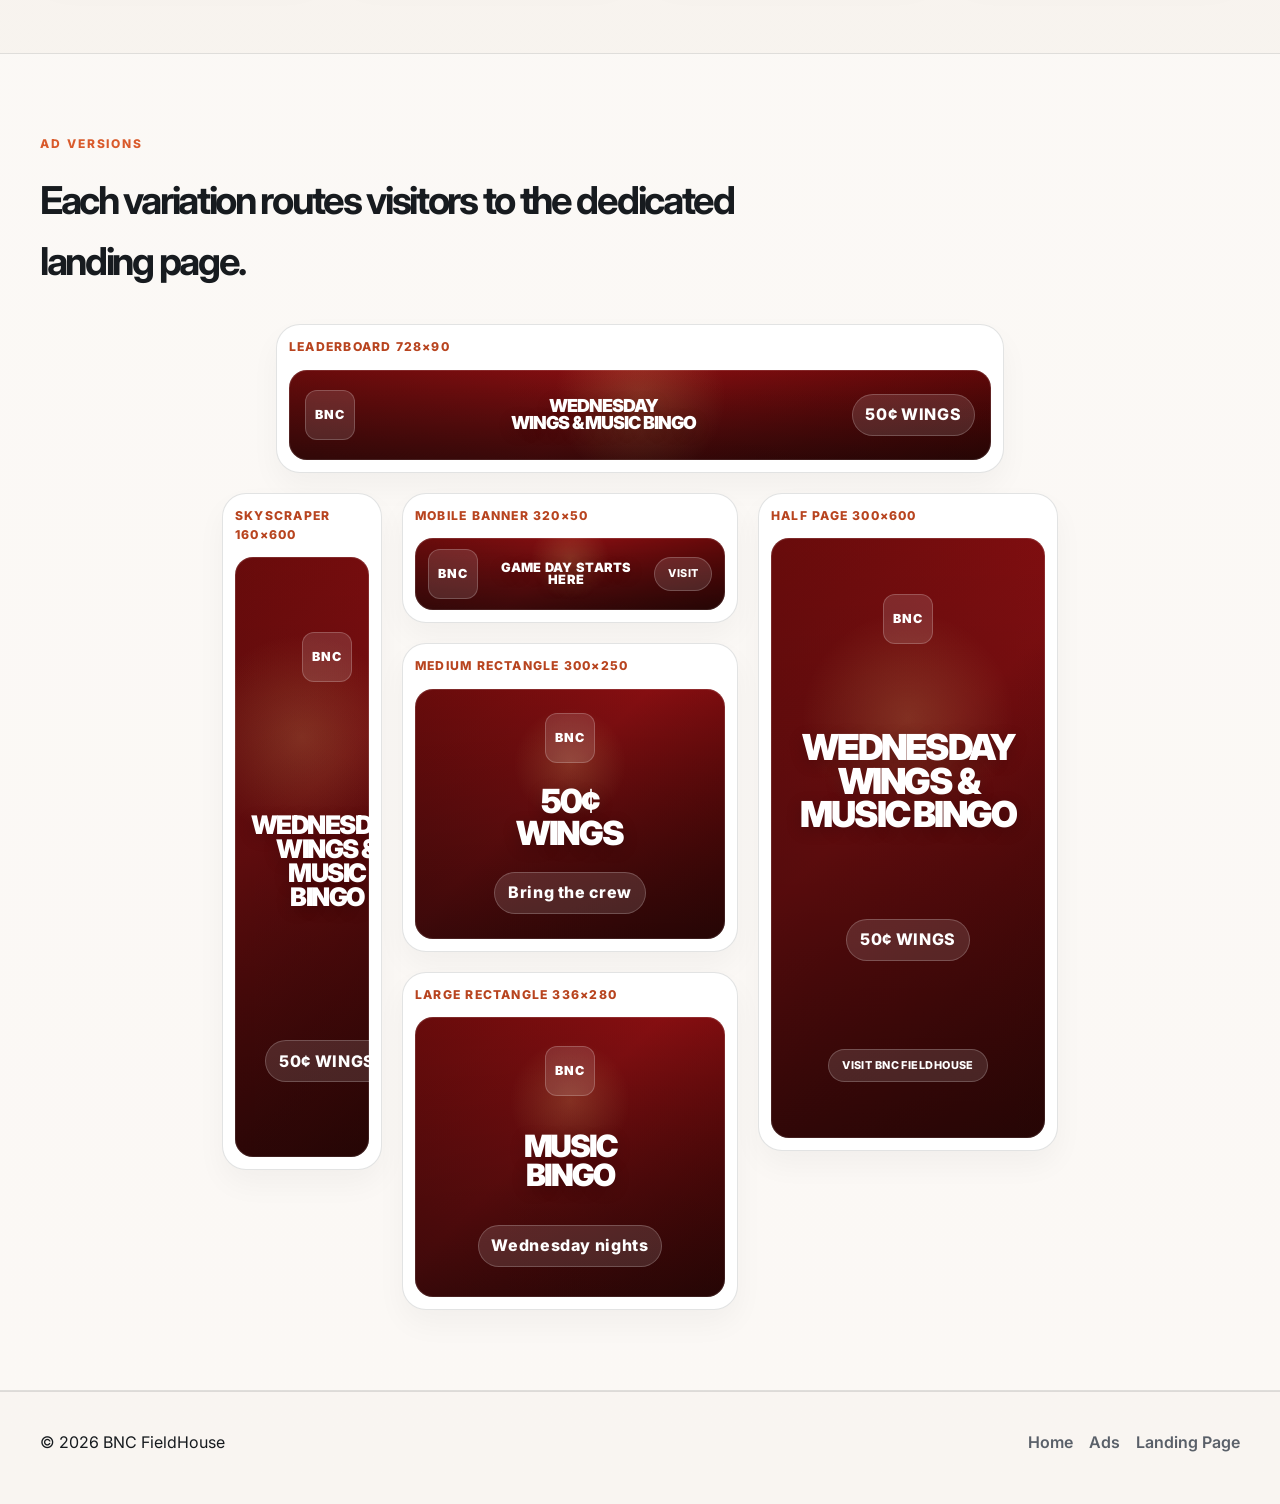
==== commit 176b8060: "Use IAB banner layout for ads on ads page" ====
--- a/ads.html
+++ b/ads.html
@@ -5,7 +5,7 @@
     <meta name="viewport" content="width=device-width, initial-scale=1.0" />
     <meta
       name="description"
-      content="BNC FieldHouse ad campaign page featuring four clickable display ads and campaign strategy details."
+      content="BNC FieldHouse ad campaign page featuring clickable display ads and campaign strategy details."
     />
     <title>BNC FieldHouse | Ad Campaign</title>
     <link rel="preconnect" href="https://fonts.googleapis.com" />
@@ -15,6 +15,7 @@
       rel="stylesheet"
     />
     <link rel="stylesheet" href="style.css" />
+    <link rel="stylesheet" href="ads-layout.css" />
   </head>
   <body>
     <header class="site-header">
@@ -41,7 +42,7 @@
       <section class="page-hero">
         <div class="container">
           <p class="eyebrow">Ad Campaign</p>
-          <h1>Four display variations built around one strong BNC message.</h1>
+          <h1>Display variations built around one strong BNC message.</h1>
         </div>
       </section>
 
@@ -136,7 +137,8 @@
             <h2>Each variation routes visitors to the dedicated landing page.</h2>
           </div>
 
-          <div class="ad-gallery" aria-label="Four clickable display ads for BNC FieldHouse">
+          <div class="ad-gallery ad-layout" aria-label="Clickable display ads for BNC FieldHouse">
+            <!-- Top: 728x90 -->
             <a class="ad-card ad-card--poster ad-card--leaderboard" href="landing.html" aria-label="Open the leaderboard display ad">
               <span class="ad-card__label">Leaderboard 728×90</span>
               <span class="ad-visual ad-visual--leaderboard">
@@ -146,15 +148,7 @@
               </span>
             </a>
 
-            <a class="ad-card ad-card--poster ad-card--medium" href="landing.html" aria-label="Open the medium rectangle display ad">
-              <span class="ad-card__label">Medium Rectangle 300×250</span>
-              <span class="ad-visual ad-visual--medium">
-                <span class="ad-badge">BNC</span>
-                <span class="ad-title">50¢<br />Wings</span>
-                <span class="ad-subtitle">Bring the crew</span>
-              </span>
-            </a>
-
+            <!-- Left: 160x600 -->
             <a class="ad-card ad-card--poster ad-card--skyscraper" href="landing.html" aria-label="Open the skyscraper display ad">
               <span class="ad-card__label">Skyscraper 160×600</span>
               <span class="ad-visual ad-visual--skyscraper">
@@ -164,12 +158,44 @@
               </span>
             </a>
 
-            <a class="ad-card ad-card--poster ad-card--mobile" href="landing.html" aria-label="Open the mobile banner display ad">
-              <span class="ad-card__label">Mobile Banner 320×50</span>
-              <span class="ad-visual ad-visual--mobile">
+            <!-- Center: 320x50, 300x250, 336x280 -->
+            <div class="ad-stack">
+              <a class="ad-card ad-card--poster ad-card--mobile" href="landing.html" aria-label="Open the mobile banner display ad">
+                <span class="ad-card__label">Mobile Banner 320×50</span>
+                <span class="ad-visual ad-visual--mobile">
+                  <span class="ad-badge">BNC</span>
+                  <span class="ad-title">Game day starts here</span>
+                  <span class="ad-cta">Visit</span>
+                </span>
+              </a>
+
+              <a class="ad-card ad-card--poster ad-card--medium" href="landing.html" aria-label="Open the medium rectangle display ad">
+                <span class="ad-card__label">Medium Rectangle 300×250</span>
+                <span class="ad-visual ad-visual--medium">
+                  <span class="ad-badge">BNC</span>
+                  <span class="ad-title">50¢<br />Wings</span>
+                  <span class="ad-subtitle">Bring the crew</span>
+                </span>
+              </a>
+
+              <a class="ad-card ad-card--poster ad-card--rectangle" href="landing.html" aria-label="Open the large rectangle display ad">
+                <span class="ad-card__label">Large Rectangle 336×280</span>
+                <span class="ad-visual ad-visual--rectangle">
+                  <span class="ad-badge">BNC</span>
+                  <span class="ad-title">Music<br />Bingo</span>
+                  <span class="ad-subtitle">Wednesday nights</span>
+                </span>
+              </a>
+            </div>
+
+            <!-- Right: 300x600 -->
+            <a class="ad-card ad-card--poster ad-card--halfpage" href="landing.html" aria-label="Open the half page display ad">
+              <span class="ad-card__label">Half Page 300×600</span>
+              <span class="ad-visual ad-visual--halfpage">
                 <span class="ad-badge">BNC</span>
-                <span class="ad-title">Game day starts here</span>
-                <span class="ad-cta">Visit</span>
+                <span class="ad-title">Wednesday<br />Wings &amp;<br />Music Bingo</span>
+                <span class="ad-price">50¢ WINGS</span>
+                <span class="ad-cta">Visit BNC FieldHouse</span>
               </span>
             </a>
           </div>
--- a/ads-layout.css
+++ b/ads-layout.css
@@ -0,0 +1,60 @@
+/* Ad layout: 728x90 on top; 160x600 | (320x50, 300x250, 336x280) | 300x600 below */
+.ad-gallery.ad-layout {
+  grid-template-columns: 160px 336px 300px;
+  justify-content: center;
+  align-items: start;
+  gap: 1.25rem;
+}
+
+.ad-layout .ad-card {
+  padding: 0.75rem;
+}
+
+.ad-layout .ad-card--leaderboard {
+  grid-column: 1 / -1;
+  width: 100%;
+  max-width: 728px;
+  justify-self: center;
+}
+
+.ad-layout .ad-stack {
+  display: grid;
+  gap: 1.25rem;
+  min-width: 0;
+}
+
+.ad-layout .ad-card--leaderboard .ad-visual { min-height: 90px; }
+.ad-layout .ad-card--mobile .ad-visual { min-height: 50px; }
+.ad-layout .ad-card--medium .ad-visual { min-height: 250px; }
+.ad-layout .ad-card--rectangle .ad-visual {
+  min-height: 280px;
+  padding: 1rem;
+  gap: 0.5rem;
+}
+.ad-layout .ad-card--rectangle .ad-title {
+  font-size: clamp(1.5rem, 2.4vw, 2.2rem);
+}
+.ad-layout .ad-card--skyscraper .ad-visual { min-height: 600px; }
+.ad-layout .ad-card--halfpage .ad-visual {
+  min-height: 600px;
+  padding: 1.25rem;
+  gap: 1rem;
+}
+.ad-layout .ad-card--halfpage .ad-title {
+  font-size: clamp(1.8rem, 2.8vw, 2.6rem);
+}
+
+@media (max-width: 900px) {
+  .ad-gallery.ad-layout {
+    grid-template-columns: minmax(0, 336px);
+    justify-content: center;
+    align-items: stretch;
+  }
+  .ad-layout .ad-card--leaderboard {
+    max-width: none;
+  }
+  .ad-layout .ad-card--skyscraper .ad-visual,
+  .ad-layout .ad-card--halfpage .ad-visual {
+    min-height: 420px;
+  }
+}
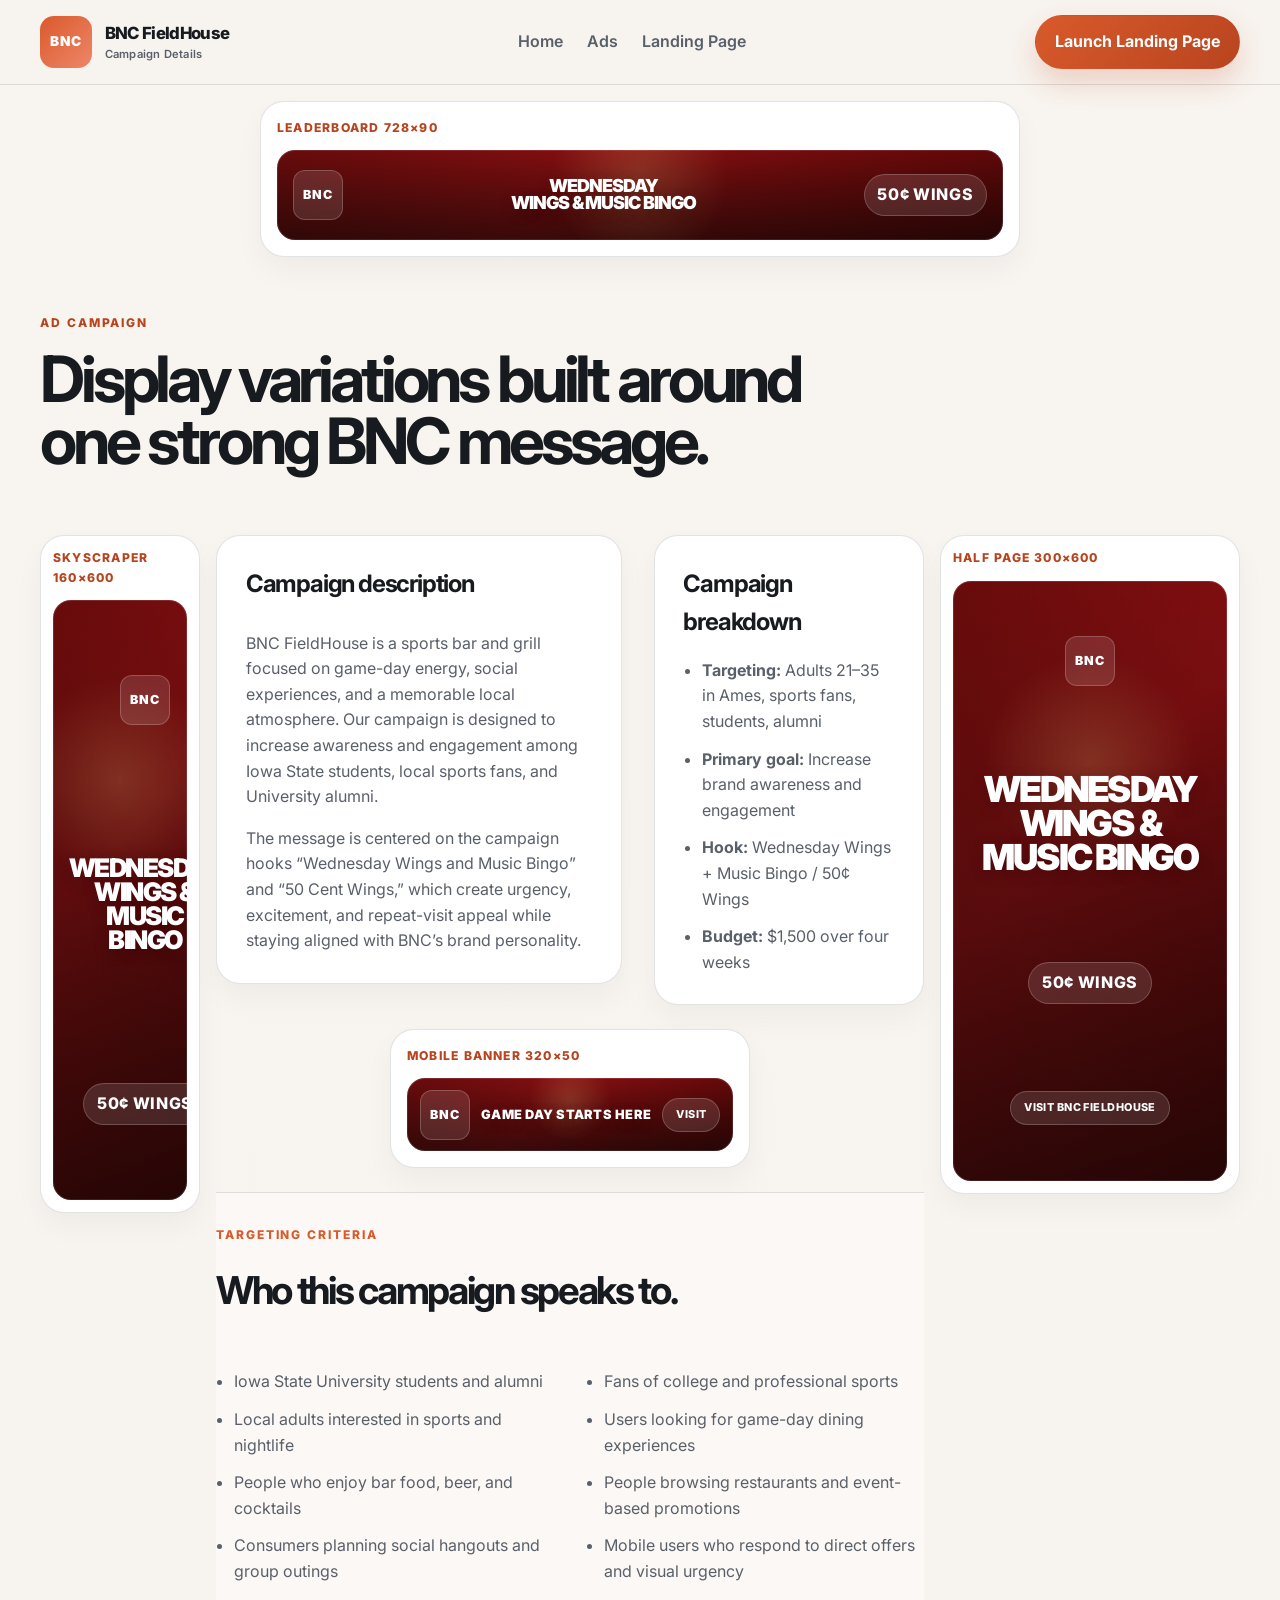
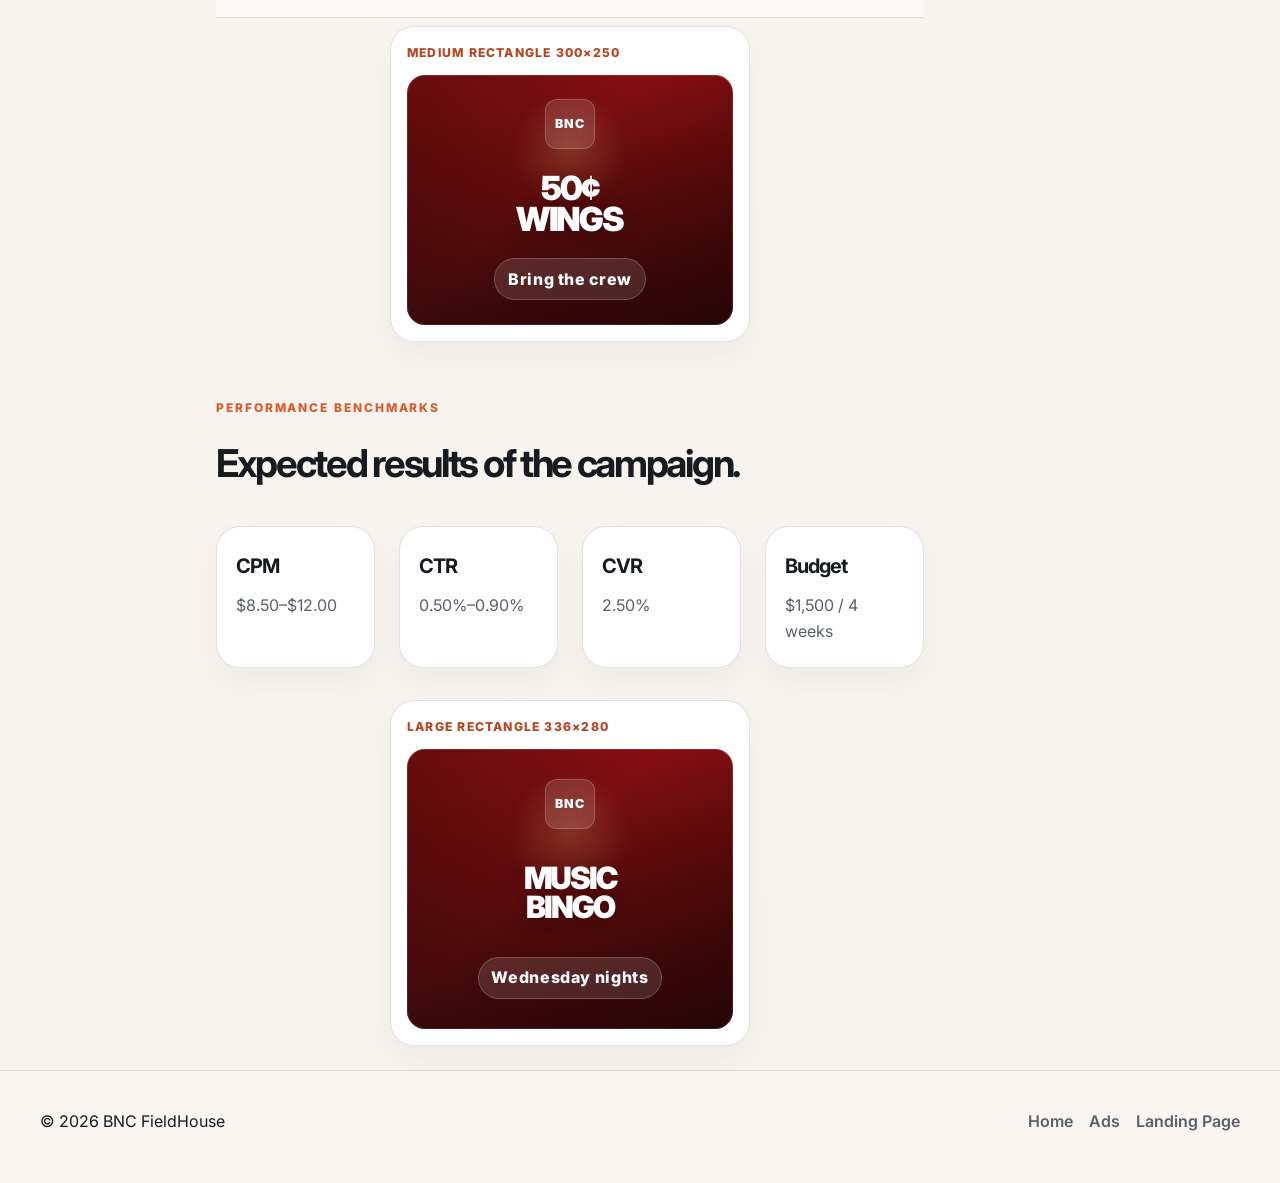
==== commit a6a434ac: "Spread ad placements across campaign page Co-authored-by: Copilot <223556219+Copilot@users.noreply.g" ====
--- a/ads.html
+++ b/ads.html
@@ -39,6 +39,17 @@
     </header>
 
     <main>
+      <section class="top-ad container" aria-label="Featured leaderboard ad">
+        <a class="ad-card ad-card--poster ad-card--leaderboard" href="landing.html" aria-label="Open the leaderboard display ad">
+          <span class="ad-card__label">Leaderboard 728×90</span>
+          <span class="ad-visual ad-visual--leaderboard">
+            <span class="ad-badge">BNC</span>
+            <span class="ad-title">Wednesday<br />Wings &amp; Music Bingo</span>
+            <span class="ad-price">50¢ WINGS</span>
+          </span>
+        </a>
+      </section>
+
       <section class="page-hero">
         <div class="container">
           <p class="eyebrow">Ad Campaign</p>
@@ -46,161 +57,149 @@
         </div>
       </section>
 
-      <section class="section">
-        <div class="container">
-          <div class="campaign-grid">
-            <div class="campaign-copy">
-              <h2>Campaign description</h2>
-              <p>
-                BNC FieldHouse is a sports bar and grill focused on game-day energy, social experiences, and a memorable local atmosphere.
-                Our campaign is designed to increase awareness and engagement among Iowa State students, local sports fans, and University alumni.
-              </p>
-              <p>
-                The message is centered on the campaign hooks “Wednesday Wings and Music Bingo” and “50 Cent Wings,” which create urgency,
-                excitement, and repeat-visit appeal while staying aligned with BNC’s brand personality.
-              </p>
+      <div class="campaign-layout container">
+        <aside class="ad-rail ad-rail--left" aria-label="Left-side display ad">
+          <a class="ad-card ad-card--poster ad-card--skyscraper" href="landing.html" aria-label="Open the skyscraper display ad">
+            <span class="ad-card__label">Skyscraper 160×600</span>
+            <span class="ad-visual ad-visual--skyscraper">
+              <span class="ad-badge">BNC</span>
+              <span class="ad-title">Wednesday<br />Wings &amp; Music Bingo</span>
+              <span class="ad-price">50¢ WINGS</span>
+            </span>
+          </a>
+        </aside>
+
+        <div class="campaign-main">
+          <section class="section campaign-overview">
+            <div class="container">
+              <div class="campaign-grid">
+                <div class="campaign-copy">
+                  <h2>Campaign description</h2>
+                  <p>
+                    BNC FieldHouse is a sports bar and grill focused on game-day energy, social experiences, and a memorable local atmosphere.
+                    Our campaign is designed to increase awareness and engagement among Iowa State students, local sports fans, and University alumni.
+                  </p>
+                  <p>
+                    The message is centered on the campaign hooks “Wednesday Wings and Music Bingo” and “50 Cent Wings,” which create urgency,
+                    excitement, and repeat-visit appeal while staying aligned with BNC’s brand personality.
+                  </p>
+                </div>
+
+                <aside class="info-panel">
+                  <h3>Campaign breakdown</h3>
+                  <ul>
+                    <li><strong>Targeting:</strong> Adults 21–35 in Ames, sports fans, students, alumni</li>
+                    <li><strong>Primary goal:</strong> Increase brand awareness and engagement</li>
+                    <li><strong>Hook:</strong> Wednesday Wings + Music Bingo / 50¢ Wings</li>
+                    <li><strong>Budget:</strong> $1,500 over four weeks</li>
+                  </ul>
+                </aside>
+              </div>
             </div>
-
-            <aside class="info-panel">
-              <h3>Campaign breakdown</h3>
-              <ul>
-                <li><strong>Targeting:</strong> Adults 21–35 in Ames, sports fans, students, alumni</li>
-                <li><strong>Primary goal:</strong> Increase brand awareness and engagement</li>
-                <li><strong>Hook:</strong> Wednesday Wings + Music Bingo / 50¢ Wings</li>
-                <li><strong>Budget:</strong> $1,500 over four weeks</li>
-              </ul>
-            </aside>
-          </div>
-        </div>
-      </section>
-
-      <section class="section alt-section">
-        <div class="container">
-          <div class="section-heading narrow">
-            <p class="eyebrow accent">Targeting Criteria</p>
-            <h2>Who this campaign speaks to.</h2>
-          </div>
-
-          <div class="two-col-list">
-            <div>
-              <ul>
-                <li>Iowa State University students and alumni</li>
-                <li>Local adults interested in sports and nightlife</li>
-                <li>People who enjoy bar food, beer, and cocktails</li>
-                <li>Consumers planning social hangouts and group outings</li>
-              </ul>
-            </div>
-            <div>
-              <ul>
-                <li>Fans of college and professional sports</li>
-                <li>Users looking for game-day dining experiences</li>
-                <li>People browsing restaurants and event-based promotions</li>
-                <li>Mobile users who respond to direct offers and visual urgency</li>
-              </ul>
-            </div>
-          </div>
-        </div>
-      </section>
-
-      <section class="section">
-        <div class="container">
-          <div class="section-heading narrow">
-            <p class="eyebrow accent">Performance Benchmarks</p>
-            <h2>Expected results of the campaign.</h2>
-          </div>
-
-          <div class="strategy-cards">
-            <div class="mini-card">
-              <h3>CPM</h3>
-              <p>$8.50–$12.00</p>
-            </div>
-            <div class="mini-card">
-              <h3>CTR</h3>
-              <p>0.50%–0.90%</p>
-            </div>
-            <div class="mini-card">
-              <h3>CVR</h3>
-              <p>2.50%</p>
-            </div>
-            <div class="mini-card">
-              <h3>Budget</h3>
-              <p>$1,500 / 4 weeks</p>
-            </div>
-          </div>
-        </div>
-      </section>
-
-      <section class="section alt-section">
-        <div class="container">
-          <div class="section-heading narrow">
-            <p class="eyebrow accent">Ad Versions</p>
-            <h2>Each variation routes visitors to the dedicated landing page.</h2>
-          </div>
-
-          <div class="ad-gallery ad-layout" aria-label="Clickable display ads for BNC FieldHouse">
-            <!-- Top: 728x90 -->
-            <a class="ad-card ad-card--poster ad-card--leaderboard" href="landing.html" aria-label="Open the leaderboard display ad">
-              <span class="ad-card__label">Leaderboard 728×90</span>
-              <span class="ad-visual ad-visual--leaderboard">
+          </section>
+
+          <div class="in-content-ad">
+            <a class="ad-card ad-card--poster ad-card--mobile" href="landing.html" aria-label="Open the mobile banner display ad">
+              <span class="ad-card__label">Mobile Banner 320×50</span>
+              <span class="ad-visual ad-visual--mobile">
                 <span class="ad-badge">BNC</span>
-                <span class="ad-title">Wednesday<br />Wings &amp; Music Bingo</span>
-                <span class="ad-price">50¢ WINGS</span>
+                <span class="ad-title">Game day starts here</span>
+                <span class="ad-cta">Visit</span>
               </span>
             </a>
-
-            <!-- Left: 160x600 -->
-            <a class="ad-card ad-card--poster ad-card--skyscraper" href="landing.html" aria-label="Open the skyscraper display ad">
-              <span class="ad-card__label">Skyscraper 160×600</span>
-              <span class="ad-visual ad-visual--skyscraper">
+          </div>
+
+          <section class="section alt-section">
+            <div class="container">
+              <div class="section-heading narrow">
+                <p class="eyebrow accent">Targeting Criteria</p>
+                <h2>Who this campaign speaks to.</h2>
+              </div>
+
+              <div class="two-col-list">
+                <div>
+                  <ul>
+                    <li>Iowa State University students and alumni</li>
+                    <li>Local adults interested in sports and nightlife</li>
+                    <li>People who enjoy bar food, beer, and cocktails</li>
+                    <li>Consumers planning social hangouts and group outings</li>
+                  </ul>
+                </div>
+                <div>
+                  <ul>
+                    <li>Fans of college and professional sports</li>
+                    <li>Users looking for game-day dining experiences</li>
+                    <li>People browsing restaurants and event-based promotions</li>
+                    <li>Mobile users who respond to direct offers and visual urgency</li>
+                  </ul>
+                </div>
+              </div>
+            </div>
+          </section>
+
+          <div class="in-content-ad">
+            <a class="ad-card ad-card--poster ad-card--medium" href="landing.html" aria-label="Open the medium rectangle display ad">
+              <span class="ad-card__label">Medium Rectangle 300×250</span>
+              <span class="ad-visual ad-visual--medium">
                 <span class="ad-badge">BNC</span>
-                <span class="ad-title">Wednesday<br />Wings &amp; Music Bingo</span>
-                <span class="ad-price">50¢ WINGS</span>
+                <span class="ad-title">50¢<br />Wings</span>
+                <span class="ad-subtitle">Bring the crew</span>
               </span>
             </a>
-
-            <!-- Center: 320x50, 300x250, 336x280 -->
-            <div class="ad-stack">
-              <a class="ad-card ad-card--poster ad-card--mobile" href="landing.html" aria-label="Open the mobile banner display ad">
-                <span class="ad-card__label">Mobile Banner 320×50</span>
-                <span class="ad-visual ad-visual--mobile">
-                  <span class="ad-badge">BNC</span>
-                  <span class="ad-title">Game day starts here</span>
-                  <span class="ad-cta">Visit</span>
-                </span>
-              </a>
-
-              <a class="ad-card ad-card--poster ad-card--medium" href="landing.html" aria-label="Open the medium rectangle display ad">
-                <span class="ad-card__label">Medium Rectangle 300×250</span>
-                <span class="ad-visual ad-visual--medium">
-                  <span class="ad-badge">BNC</span>
-                  <span class="ad-title">50¢<br />Wings</span>
-                  <span class="ad-subtitle">Bring the crew</span>
-                </span>
-              </a>
-
-              <a class="ad-card ad-card--poster ad-card--rectangle" href="landing.html" aria-label="Open the large rectangle display ad">
-                <span class="ad-card__label">Large Rectangle 336×280</span>
-                <span class="ad-visual ad-visual--rectangle">
-                  <span class="ad-badge">BNC</span>
-                  <span class="ad-title">Music<br />Bingo</span>
-                  <span class="ad-subtitle">Wednesday nights</span>
-                </span>
-              </a>
+          </div>
+
+          <section class="section">
+            <div class="container">
+              <div class="section-heading narrow">
+                <p class="eyebrow accent">Performance Benchmarks</p>
+                <h2>Expected results of the campaign.</h2>
+              </div>
+
+              <div class="strategy-cards">
+                <div class="mini-card">
+                  <h3>CPM</h3>
+                  <p>$8.50–$12.00</p>
+                </div>
+                <div class="mini-card">
+                  <h3>CTR</h3>
+                  <p>0.50%–0.90%</p>
+                </div>
+                <div class="mini-card">
+                  <h3>CVR</h3>
+                  <p>2.50%</p>
+                </div>
+                <div class="mini-card">
+                  <h3>Budget</h3>
+                  <p>$1,500 / 4 weeks</p>
+                </div>
+              </div>
             </div>
-
-            <!-- Right: 300x600 -->
-            <a class="ad-card ad-card--poster ad-card--halfpage" href="landing.html" aria-label="Open the half page display ad">
-              <span class="ad-card__label">Half Page 300×600</span>
-              <span class="ad-visual ad-visual--halfpage">
+          </section>
+
+          <div class="in-content-ad in-content-ad--rectangle">
+            <a class="ad-card ad-card--poster ad-card--rectangle" href="landing.html" aria-label="Open the large rectangle display ad">
+              <span class="ad-card__label">Large Rectangle 336×280</span>
+              <span class="ad-visual ad-visual--rectangle">
                 <span class="ad-badge">BNC</span>
-                <span class="ad-title">Wednesday<br />Wings &amp;<br />Music Bingo</span>
-                <span class="ad-price">50¢ WINGS</span>
-                <span class="ad-cta">Visit BNC FieldHouse</span>
+                <span class="ad-title">Music<br />Bingo</span>
+                <span class="ad-subtitle">Wednesday nights</span>
               </span>
             </a>
           </div>
         </div>
-      </section>
+
+        <aside class="ad-rail ad-rail--right" aria-label="Right-side display ad">
+          <a class="ad-card ad-card--poster ad-card--halfpage" href="landing.html" aria-label="Open the half page display ad">
+            <span class="ad-card__label">Half Page 300×600</span>
+            <span class="ad-visual ad-visual--halfpage">
+              <span class="ad-badge">BNC</span>
+              <span class="ad-title">Wednesday<br />Wings &amp;<br />Music Bingo</span>
+              <span class="ad-price">50¢ WINGS</span>
+              <span class="ad-cta">Visit BNC FieldHouse</span>
+            </span>
+          </a>
+        </aside>
+      </div>
     </main>
 
     <footer class="site-footer">
--- a/ads-layout.css
+++ b/ads-layout.css
@@ -1,60 +1,132 @@
-/* Ad layout: 728x90 on top; 160x600 | (320x50, 300x250, 336x280) | 300x600 below */
-.ad-gallery.ad-layout {
-  grid-template-columns: 160px 336px 300px;
+.top-ad {
+  display: flex;
   justify-content: center;
-  align-items: start;
-  gap: 1.25rem;
+  padding-top: 1rem;
 }
 
-.ad-layout .ad-card {
+.top-ad .ad-card {
+  width: min(100%, 760px);
+}
+
+.campaign-layout {
+  display: grid;
+  grid-template-columns: 160px minmax(0, 1fr) 300px;
+  align-items: start;
+  gap: 1rem;
+  padding-top: 1rem;
+}
+
+.campaign-main {
+  min-width: 0;
+}
+
+.campaign-main .container {
+  width: 100%;
+}
+
+.campaign-overview.section {
+  padding-top: 0;
+}
+
+.campaign-main .section {
+  padding-top: 2rem;
+  padding-bottom: 2rem;
+}
+
+.campaign-main .campaign-overview {
+  padding-bottom: 1rem;
+}
+
+.ad-rail {
+  min-width: 0;
+  padding-top: 2rem;
+}
+
+.ad-rail .ad-card {
   padding: 0.75rem;
 }
 
-.ad-layout .ad-card--leaderboard {
-  grid-column: 1 / -1;
-  width: 100%;
-  max-width: 728px;
-  justify-self: center;
+.ad-card--leaderboard .ad-visual {
+  min-height: 90px;
 }
 
-.ad-layout .ad-stack {
-  display: grid;
-  gap: 1.25rem;
-  min-width: 0;
+.ad-card--mobile .ad-visual {
+  min-height: 50px;
 }
 
-.ad-layout .ad-card--leaderboard .ad-visual { min-height: 90px; }
-.ad-layout .ad-card--mobile .ad-visual { min-height: 50px; }
-.ad-layout .ad-card--medium .ad-visual { min-height: 250px; }
-.ad-layout .ad-card--rectangle .ad-visual {
+.ad-card--medium .ad-visual {
+  min-height: 250px;
+}
+
+.ad-card--rectangle .ad-visual {
   min-height: 280px;
   padding: 1rem;
   gap: 0.5rem;
 }
-.ad-layout .ad-card--rectangle .ad-title {
+
+.ad-card--rectangle .ad-title {
   font-size: clamp(1.5rem, 2.4vw, 2.2rem);
 }
-.ad-layout .ad-card--skyscraper .ad-visual { min-height: 600px; }
-.ad-layout .ad-card--halfpage .ad-visual {
+
+.ad-card--skyscraper .ad-visual {
+  min-height: 600px;
+}
+
+.ad-card--halfpage .ad-visual {
   min-height: 600px;
   padding: 1.25rem;
   gap: 1rem;
 }
-.ad-layout .ad-card--halfpage .ad-title {
+
+.ad-card--halfpage .ad-title {
   font-size: clamp(1.8rem, 2.8vw, 2.6rem);
 }
 
+.in-content-ad {
+  display: flex;
+  justify-content: center;
+  padding: 0.5rem 0 1.5rem;
+}
+
+.in-content-ad .ad-card {
+  width: min(100%, 360px);
+}
+
+.in-content-ad--rectangle {
+  padding-top: 0;
+}
+
 @media (max-width: 900px) {
-  .ad-gallery.ad-layout {
-    grid-template-columns: minmax(0, 336px);
-    justify-content: center;
-    align-items: stretch;
+  .campaign-layout {
+    grid-template-columns: repeat(2, minmax(0, 1fr));
   }
-  .ad-layout .ad-card--leaderboard {
-    max-width: none;
+
+  .campaign-main {
+    grid-column: 1 / -1;
+    grid-row: 1;
   }
-  .ad-layout .ad-card--skyscraper .ad-visual,
-  .ad-layout .ad-card--halfpage .ad-visual {
+
+  .ad-rail {
+    padding-top: 0;
+  }
+
+  .ad-rail .ad-card {
+    width: min(100%, 340px);
+    margin: 0 auto;
+  }
+
+  .ad-card--skyscraper .ad-visual,
+  .ad-card--halfpage .ad-visual {
     min-height: 420px;
   }
 }
+
+@media (max-width: 560px) {
+  .campaign-layout {
+    grid-template-columns: minmax(0, 1fr);
+  }
+
+  .ad-rail {
+    grid-column: 1;
+  }
+}
